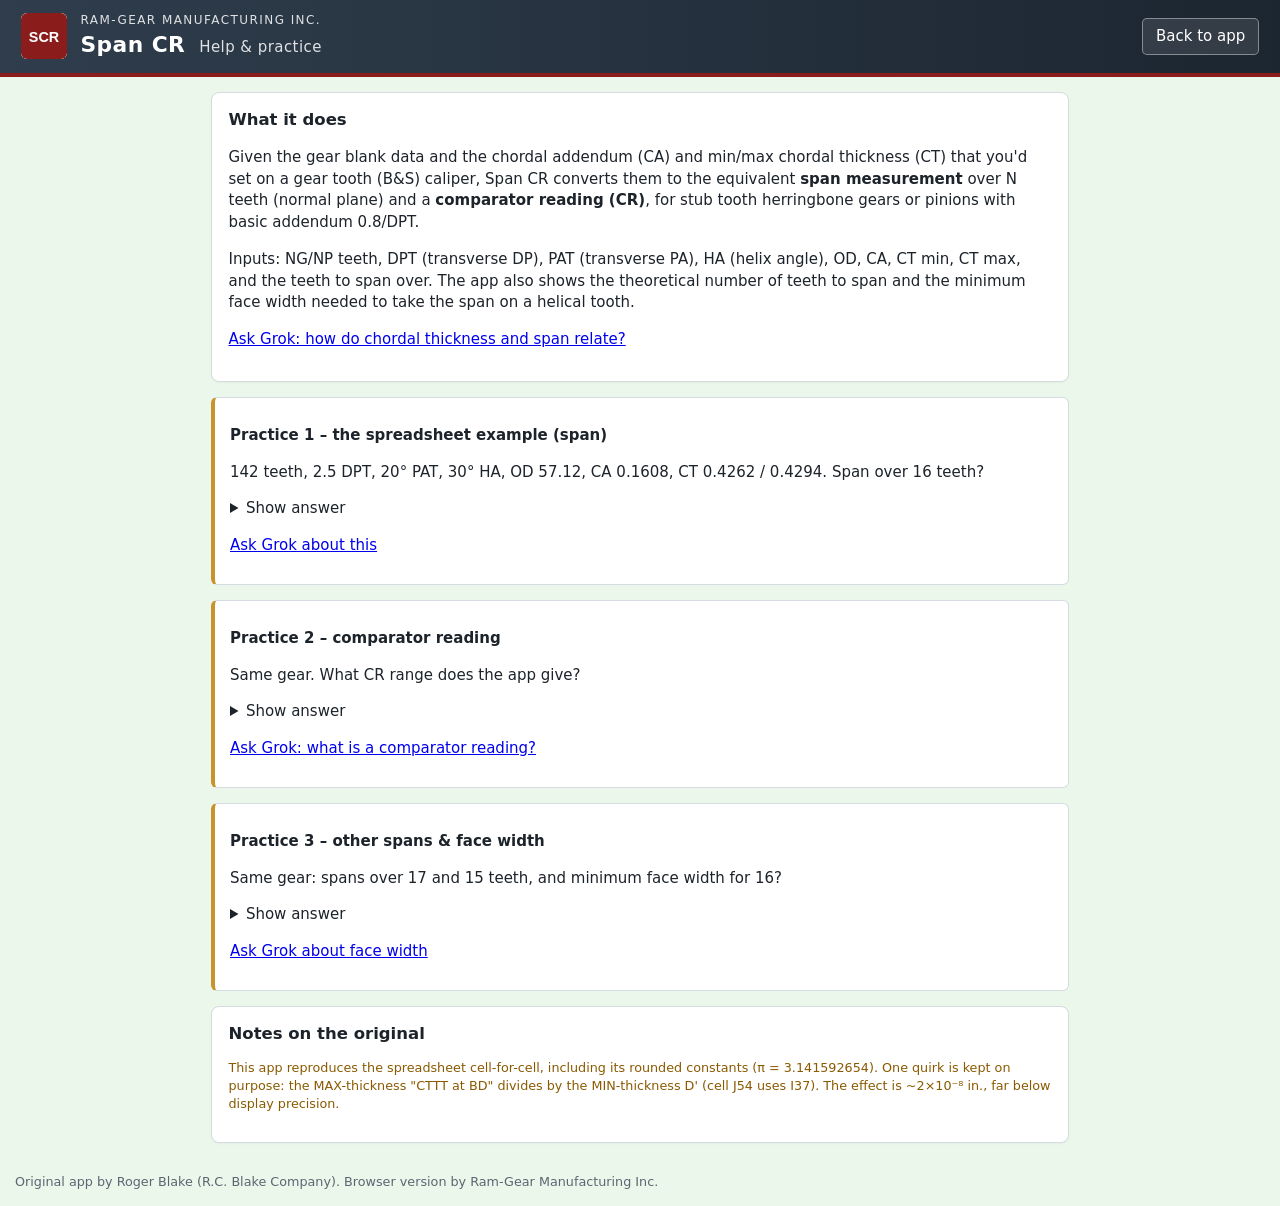
==== help.html @ 275bd124 "Span CR: browser version of B&S to Span & CR spreadsheet" ====
<!DOCTYPE html>
<html lang="en"><head><meta charset="utf-8"><meta name="viewport" content="width=device-width, initial-scale=1">
<title>Span CR – Help &amp; Practice | Ram-Gear Manufacturing</title>
<link rel="icon" type="image/svg+xml" href="img/icon.svg"><link rel="stylesheet" href="css/style.css"></head>
<body>
<header class="site-header"><div class="brand"><img class="app-icon" src="img/icon.svg" width="46" height="46" alt="Span CR icon">
<div><div class="company">Ram-Gear Manufacturing Inc.</div><h1>Span CR <span class="sub">Help &amp; practice</span></h1></div></div>
<nav class="header-actions"><a class="btn" href="index.html">Back to app</a></nav></header>
<main class="help-main">
<section class="card"><h2>What it does</h2>
<p>Given the gear blank data and the chordal addendum (CA) and min/max chordal thickness (CT) that you'd set on a gear tooth (B&amp;S) caliper, Span CR converts them to the equivalent <b>span measurement</b> over N teeth (normal plane) and a <b>comparator reading (CR)</b>, for stub tooth herringbone gears or pinions with basic addendum 0.8/DPT.</p>
<p>Inputs: NG/NP teeth, DPT (transverse DP), PAT (transverse PA), HA (helix angle), OD, CA, CT min, CT max, and the teeth to span over. The app also shows the theoretical number of teeth to span and the minimum face width needed to take the span on a helical tooth.</p>
<p><a href="https://grok.com/?q=Explain%20how%20chordal%20addendum%20and%20chordal%20tooth%20thickness%20relate%20to%20span%20measurement%20(base%20tangent%20length)%20over%20N%20teeth%20for%20a%20helical%20or%20herringbone%20gear." target="_blank" rel="noopener">Ask Grok: how do chordal thickness and span relate?</a></p></section>

<div class="practice"><h3>Practice 1 – the spreadsheet example (span)</h3>
<p>142 teeth, 2.5 DPT, 20° PAT, 30° HA, OD 57.12, CA 0.1608, CT 0.4262 / 0.4294. Span over 16 teeth?</p>
<details><summary>Show answer</summary><p>MAX 16.6779, MIN 16.6748. (BPN = 1.0379379; span = 15 × BPN + CTTN at BD, 1.10878 max / 1.10572 min.) Theoretical teeth to span = 16.38, so 16 is the natural choice.</p></details>
<p><a href="https://grok.com/?q=For%20a%20142-tooth%202.5%20DPT%2020%C2%B0%20PA%2030%C2%B0%20helix%20herringbone%20gear%2C%20why%20is%20the%20span%20over%2016%20teeth%2015%20normal%20base%20pitches%20plus%20the%20normal%20base%20tooth%20thickness%3F" target="_blank" rel="noopener">Ask Grok about this</a></p></div>

<div class="practice"><h3>Practice 2 – comparator reading</h3>
<p>Same gear. What CR range does the app give?</p>
<details><summary>Show answer</summary><p>CR MAX 0.0271, MIN 0.0220.</p></details>
<p><a href="https://grok.com/?q=What%20is%20a%20comparator%20reading%20(CR)%20when%20checking%20gear%20tooth%20thickness%20and%20how%20is%20it%20used%20in%20a%20gear%20shop%3F" target="_blank" rel="noopener">Ask Grok: what is a comparator reading?</a></p></div>

<div class="practice"><h3>Practice 3 – other spans &amp; face width</h3>
<p>Same gear: spans over 17 and 15 teeth, and minimum face width for 16?</p>
<details><summary>Show answer</summary><p>17 teeth: 17.7158 / 17.7127. 15 teeth: 15.6399 / 15.6369. Min face width for 16 teeth: 7.953 (span × sin base helix angle 28.48°).</p></details>
<p><a href="https://grok.com/?q=Why%20does%20measuring%20span%20over%20teeth%20on%20a%20helical%20gear%20require%20a%20minimum%20face%20width%20equal%20to%20span%20times%20sine%20of%20base%20helix%20angle%3F" target="_blank" rel="noopener">Ask Grok about face width</a></p></div>

<section class="card"><h2>Notes on the original</h2>
<p class="flag">This app reproduces the spreadsheet cell-for-cell, including its rounded constants (π = 3.141592654). One quirk is kept on purpose: the MAX-thickness "CTTT at BD" divides by the MIN-thickness D' (cell J54 uses I37). The effect is ~2×10⁻⁸ in., far below display precision.</p></section>
</main>
<footer class="site-footer">Original app by Roger Blake (R.C. Blake Company). Browser version by Ram-Gear Manufacturing Inc.</footer>
</body></html>
---- css/style.css ----
:root{
  --ink:#1d232a; --muted:#5b6672; --line:#d5dbe1; --bg:#EAF7EA; --card:#fff;
  --brand:#8a1c1c; --brand-dark:#5e1010; --steel:#2f3d4c; --accent:#c8932c;
  --ok:#256b3a; --warn:#8a5a00; --err:#a11d1d;
  --mono: "SFMono-Regular", Consolas, "Liberation Mono", Menlo, monospace;
}
*{box-sizing:border-box}
html,body{margin:0;background:var(--bg);color:var(--ink);font:15px/1.45 system-ui,-apple-system,"Segoe UI",Roboto,Arial,sans-serif}
.site-header{display:flex;justify-content:space-between;align-items:center;gap:1rem;flex-wrap:wrap;
  padding:.8rem 1.4rem;background:linear-gradient(90deg,var(--steel),#1c2631);color:#fff;border-bottom:4px solid var(--brand)}
.brand{display:flex;align-items:center;gap:.9rem}
.logo{width:46px;height:46px;border-radius:6px;background:var(--brand);color:#fff;display:grid;place-items:center;
  font-weight:800;letter-spacing:.5px;font-size:1.1rem;border:2px solid var(--accent)}
.company{font-size:.8rem;text-transform:uppercase;letter-spacing:.12em;opacity:.85}
h1{margin:0;font-size:1.45rem;letter-spacing:.02em}
h1 .sub{font-weight:400;font-size:1rem;opacity:.85;margin-left:.4rem}
h2{font-size:1.1rem;margin:0}
h3{font-size:1rem}
.layout{display:grid;grid-template-columns:minmax(330px,440px) 1fr;gap:1.1rem;padding:1.1rem 1.4rem;max-width:1400px;margin:0 auto}
#tools,#docs{grid-column:1 / -1}
.card{background:var(--card);border:1px solid var(--line);border-radius:8px;padding:1rem 1.1rem;box-shadow:0 1px 2px rgba(0,0,0,.04)}
.card-head{display:flex;justify-content:space-between;align-items:center;border-bottom:2px solid var(--brand);padding-bottom:.45rem;margin-bottom:.8rem}
.units{font-size:.85rem;color:var(--muted)}
.units select{margin-left:.3rem}
.field{margin-bottom:.65rem}
.field label{display:block;font-weight:600;font-size:.9rem;margin-bottom:.2rem}
.field label small{font-weight:400;color:var(--muted)}
.inp{display:flex;align-items:center;gap:.4rem}
input,select,textarea{font:inherit;padding:.38rem .5rem;border:1px solid #aab4be;border-radius:5px;background:#fff;color:var(--ink)}
.inp input{flex:1;font-family:var(--mono);font-size:1rem}
input:focus,select:focus,textarea:focus{outline:2px solid var(--accent);outline-offset:0;border-color:var(--accent)}
.field.has-error input{border-color:var(--err);background:#fff6f6}
.u{min-width:2.4rem;color:var(--muted);font-size:.85rem}
.hint{font-size:.8rem;color:var(--muted);margin-top:.15rem;font-family:var(--mono)}
.err{font-size:.82rem;color:var(--err);margin-top:.15rem}
.err:empty{display:none}
.btn{font:inherit;cursor:pointer;border:1px solid #aab4be;border-radius:5px;padding:.42rem .85rem;background:#f7f8fa;color:var(--ink)}
.btn:hover{background:#eceff2}
.site-header .btn{background:rgba(255,255,255,.1);color:#fff;border-color:rgba(255,255,255,.4)}
.site-header .btn:hover{background:rgba(255,255,255,.2)}
.btn-primary{background:var(--brand);color:#fff;border-color:var(--brand-dark);font-weight:600}
.btn-primary:hover{background:var(--brand-dark)}
.btn-ghost{background:transparent}
.btn-small{padding:.2rem .55rem;font-size:.82rem}
.actions{display:flex;gap:.5rem;flex-wrap:wrap;margin-top:.8rem}
.job{margin-top:.6rem;border:1px dashed var(--line);border-radius:6px;padding:.4rem .6rem}
.job summary{cursor:pointer;font-size:.9rem;color:var(--muted)}
.job label{display:block;font-size:.85rem;margin-top:.35rem}
.job input,.job textarea{width:100%;margin-top:.15rem}
.grid2{display:grid;grid-template-columns:1fr 1fr;gap:0 .6rem}
.notes{margin-top:1rem;background:#fbf7ee;border:1px solid #ead9b5;border-radius:6px;padding:.55rem .8rem;font-size:.88rem}
.notes h3{margin:.1rem 0 .3rem;color:var(--brand);font-size:.9rem;text-transform:uppercase;letter-spacing:.06em}
.notes p{margin:.25rem 0}
.notes code{font-family:var(--mono);font-size:.85em}
table.results{width:100%;border-collapse:collapse}
.results th,.results td{border-bottom:1px solid var(--line);padding:.45rem .55rem;text-align:left;vertical-align:top}
.results thead th{background:#f3f5f7;font-size:.8rem;text-transform:uppercase;letter-spacing:.06em;color:var(--muted)}
.results td.num,.results th.num{text-align:right;font-family:var(--mono);white-space:nowrap}
.results td.idx{width:2.2rem;color:var(--muted)}
.results tr.key td{background:#fff7e6;font-weight:700}
.results tr.key td.num{font-size:1.15rem;color:var(--brand-dark)}
.results.small td{font-size:.88rem;padding:.3rem .55rem}
.results .unit{color:var(--muted);font-size:.8em;margin-left:.25rem}
.results .dm{color:var(--muted);margin-left:.5rem}
.empty{color:var(--muted);text-align:center;padding:2rem!important}
.sec{margin:1.2rem 0 .4rem}
.tag{display:inline-block;font-size:.68rem;font-weight:600;text-transform:uppercase;letter-spacing:.05em;padding:.05rem .4rem;border-radius:3px;vertical-align:middle}
.tag-new{background:#e7eef7;color:#2c4f7c;border:1px solid #c4d4e8}
.stamp{font-size:.8rem;color:var(--muted)}
.method{font-size:.8rem;color:var(--muted);margin-top:1rem;border-top:1px solid var(--line);padding-top:.6rem}
.msg{border-radius:5px;padding:.45rem .7rem;margin-bottom:.6rem;font-size:.88rem}
.msg.warn{background:#fff6e0;border:1px solid #f0d48a;color:var(--warn)}
.msg.error{background:#fdecec;border:1px solid #f0b4b4;color:var(--err)}
.muted{color:var(--muted);font-size:.88rem}
.helpers{display:grid;grid-template-columns:repeat(auto-fill,minmax(250px,1fr));gap:.8rem}
.helper{border:1px solid var(--line);border-radius:6px;padding:.6rem .7rem;display:flex;flex-direction:column;gap:.35rem}
.helper h4{margin:0;font-size:.9rem}
.helper label{font-size:.85rem;display:flex;justify-content:space-between;align-items:center;gap:.5rem}
.helper input{width:9rem;font-family:var(--mono)}
.helper output{font-family:var(--mono);font-weight:700;min-height:1.2em}
.helper .btn{align-self:flex-start}
.docs code{font-family:var(--mono);font-size:.88em;background:#f3f5f7;padding:.05rem .25rem;border-radius:3px}
.formulas li{margin:.25rem 0}
.site-footer{display:flex;justify-content:space-between;flex-wrap:wrap;gap:.5rem;padding:.8rem 1.4rem 1.4rem;color:var(--muted);font-size:.8rem;max-width:1400px;margin:0 auto}
.print-only{display:none}
.toast{position:fixed;bottom:1rem;left:50%;transform:translateX(-50%);background:var(--steel);color:#fff;padding:.5rem 1rem;border-radius:5px;font-size:.9rem;z-index:10}
@media (max-width:860px){.layout{grid-template-columns:1fr}}

@media print{
  @page{size:letter;margin:.5in}
  html,body{background:#fff;font-size:11pt}
  .no-print,.site-header,.site-footer,#messages .warn-print-hide{display:none!important}
  .print-only{display:block}
  .layout{display:block;padding:0}
  .card{border:none;box-shadow:none;padding:0}
  .print-brand{display:flex;gap:.8rem;align-items:center;border-bottom:3px solid #000;padding-bottom:.4rem;margin-bottom:.5rem}
  .print-brand .logo{width:38px;height:38px;background:#fff;color:#000;border:2px solid #000}
  .ptitle{font-weight:700;font-size:13pt}
  .jobtable{width:100%;border-collapse:collapse;margin:.3rem 0 .6rem;font-size:10pt}
  .jobtable td{padding:.15rem .3rem;border:1px solid #999}
  .jobtable td.k{font-weight:600;width:16%;background:#f2f2f2}
  .results th,.results td{border-bottom:1px solid #999;padding:.2rem .45rem}
  .results.small td{padding:.12rem .45rem;font-size:9pt}
  .sec{margin:.6rem 0 .2rem}
  .method{margin-top:.5rem;font-size:8pt}
  .results tr.key td{background:#eee}
  .card-head{border-bottom:1px solid #000}
  .tag-new{border:1px solid #999;background:#fff;color:#333}
  .sig{margin-top:1rem}
  .card-head{margin-bottom:.3rem}
  .print-brand{margin-bottom:.3rem}
  .msg{border:1px solid #999;background:#fff;color:#000}
}
.attrib{font-size:.88rem;color:var(--muted);border-left:3px solid var(--accent);padding:.3rem .7rem;background:#fbf7ee}

a.btn{text-decoration:none;display:inline-block}
.app-icon{width:46px;height:46px;border-radius:10px;display:block;flex:none}
/* Span CR additions */
.app-icon{border-radius:6px;background:#fff}
.big{font-family:var(--mono);font-size:1.15rem;font-weight:700}
table.results{width:100%;border-collapse:collapse}
table.results th,table.results td{padding:.3rem .5rem;border-bottom:1px solid var(--line);text-align:left}
table.results td.num,table.results th.num{text-align:right;font-family:var(--mono)}
.site-footer{text-align:center;color:var(--muted);font-size:.85rem;padding:1rem}
.practice{background:#fff;border:1px solid var(--line);border-left:4px solid var(--accent);border-radius:6px;padding:.8rem 1rem;margin:1rem 0}
.practice details{margin-top:.4rem}
.flag{color:var(--warn);font-size:.85rem}
.help-main{max-width:900px;margin:0 auto;padding:1rem 1.4rem}
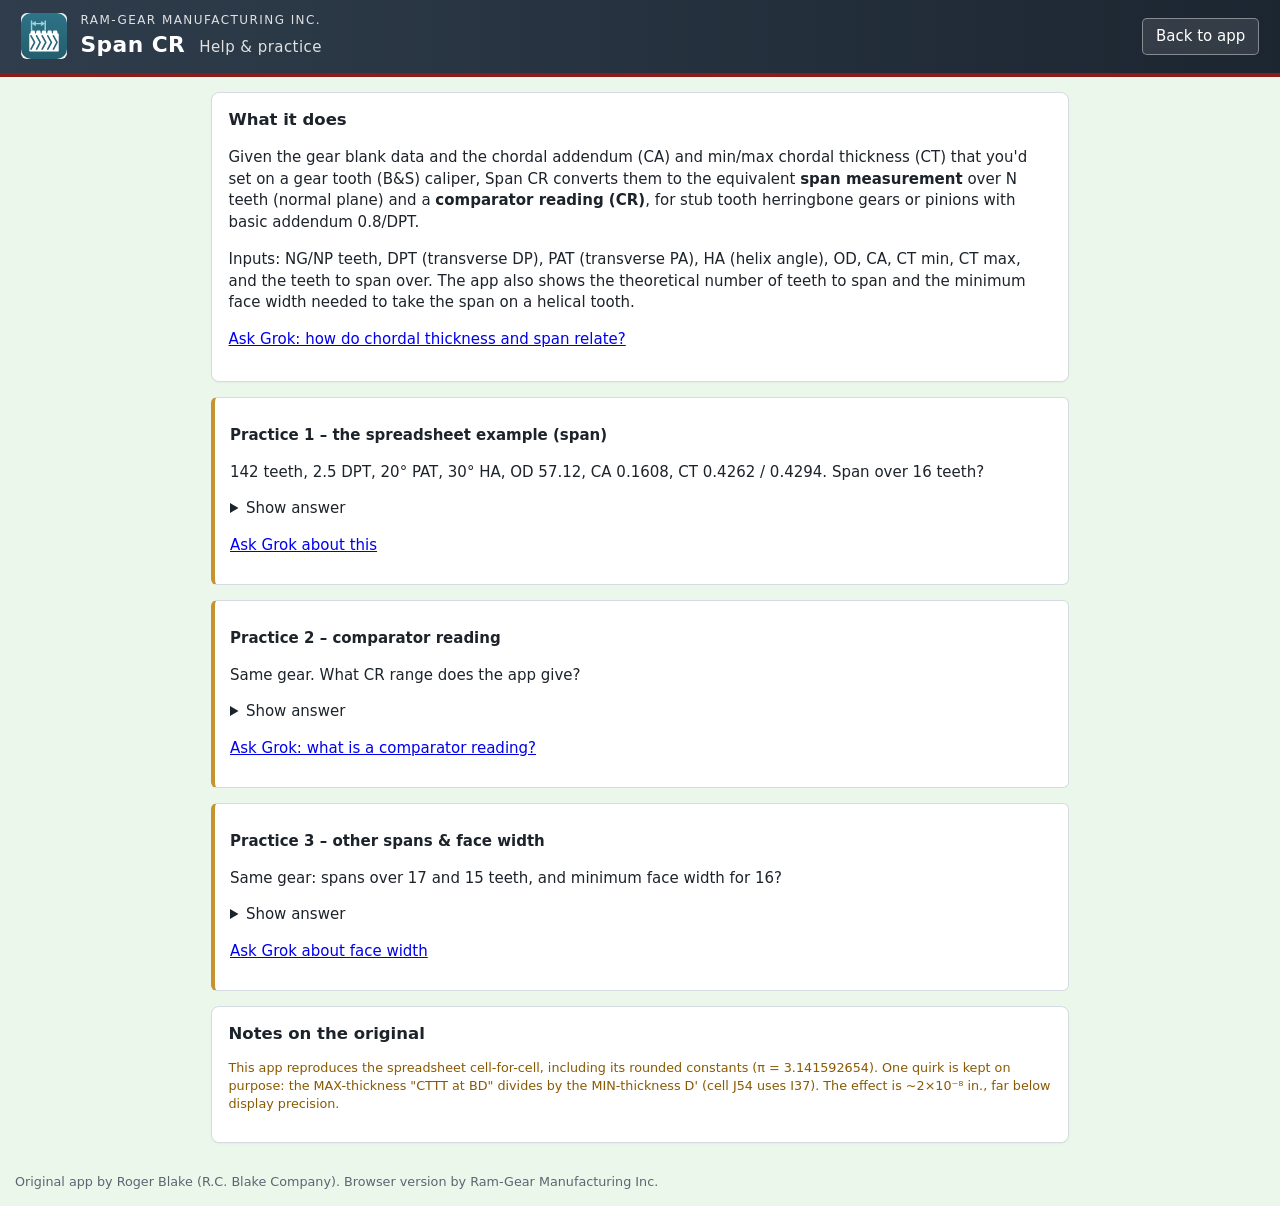
==== commit 324ea58c: "Use app icon" ====
--- a/help.html
+++ b/help.html
@@ -1,9 +1,9 @@
 <!DOCTYPE html>
 <html lang="en"><head><meta charset="utf-8"><meta name="viewport" content="width=device-width, initial-scale=1">
 <title>Span CR – Help &amp; Practice | Ram-Gear Manufacturing</title>
-<link rel="icon" type="image/svg+xml" href="img/icon.svg"><link rel="stylesheet" href="css/style.css"></head>
+<link rel="icon" type="image/svg+xml" href="icon.svg"><link rel="apple-touch-icon" href="apple-touch-icon.png"><link rel="stylesheet" href="css/style.css"></head>
 <body>
-<header class="site-header"><div class="brand"><img class="app-icon" src="img/icon.svg" width="46" height="46" alt="Span CR icon">
+<header class="site-header"><div class="brand"><img class="app-icon" src="icon.svg" width="46" height="46" alt="Span CR icon">
 <div><div class="company">Ram-Gear Manufacturing Inc.</div><h1>Span CR <span class="sub">Help &amp; practice</span></h1></div></div>
 <nav class="header-actions"><a class="btn" href="index.html">Back to app</a></nav></header>
 <main class="help-main">
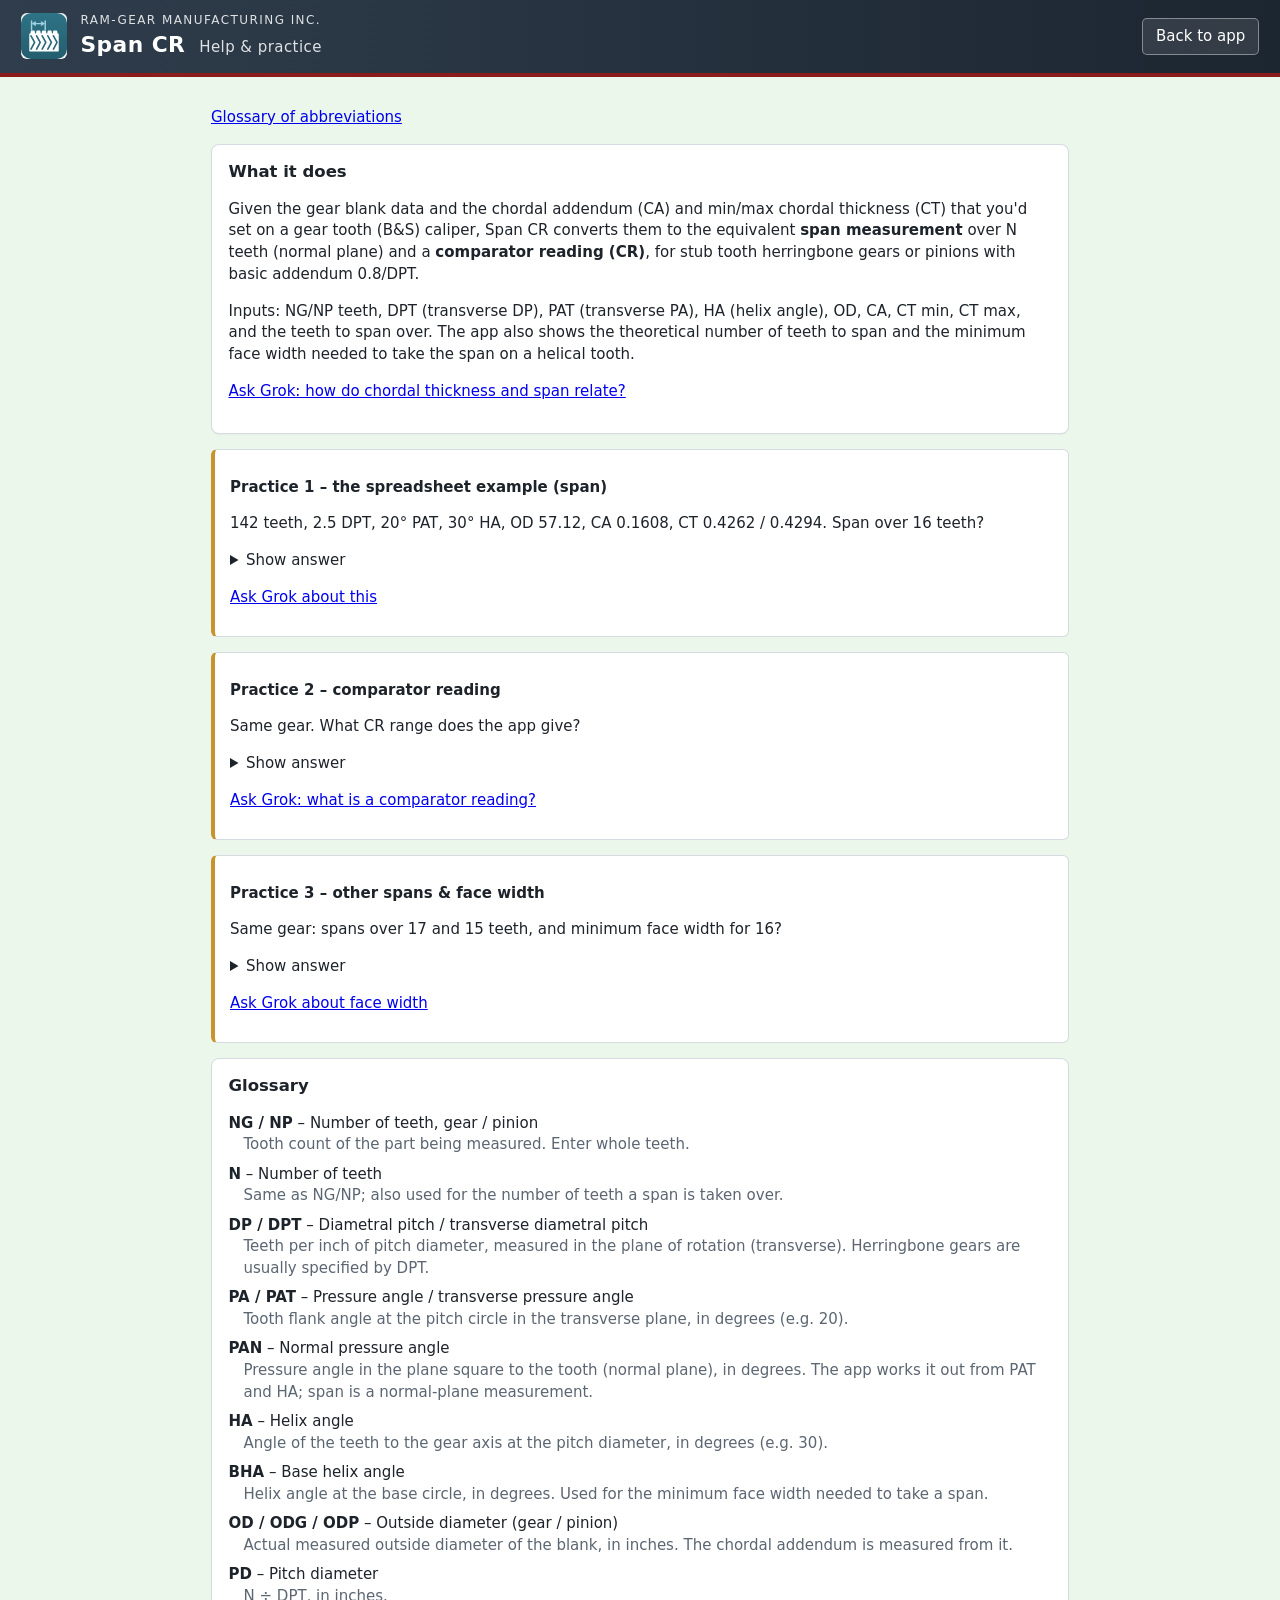
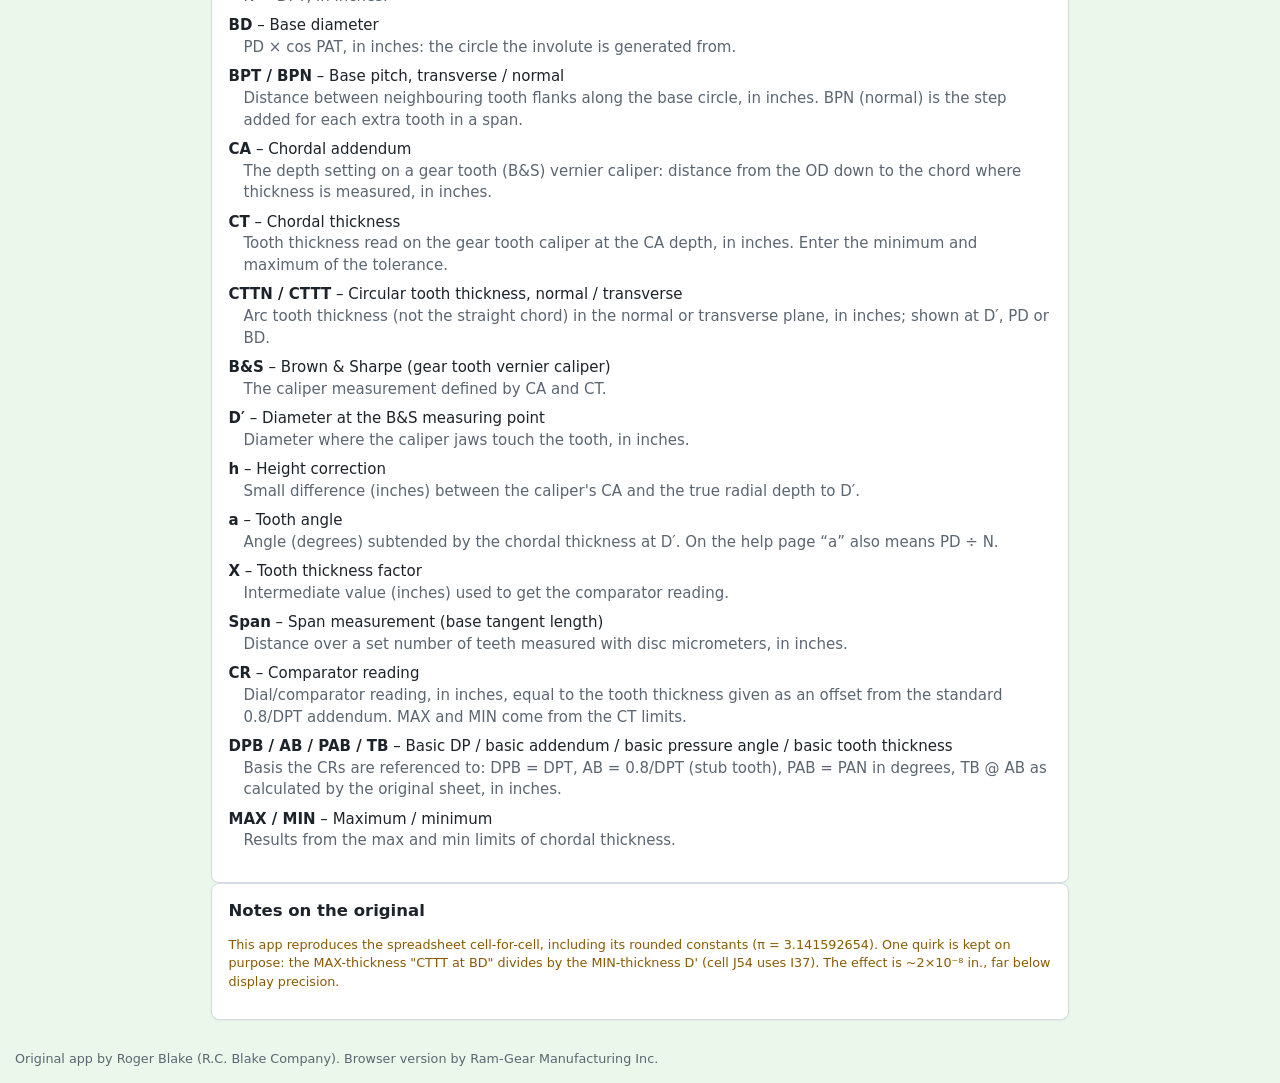
==== commit d80da984: "Help: add glossary" ====
--- a/help.html
+++ b/help.html
@@ -7,6 +7,7 @@
 <div><div class="company">Ram-Gear Manufacturing Inc.</div><h1>Span CR <span class="sub">Help &amp; practice</span></h1></div></div>
 <nav class="header-actions"><a class="btn" href="index.html">Back to app</a></nav></header>
 <main class="help-main">
+<p><a href="#glossary">Glossary of abbreviations</a></p>
 <section class="card"><h2>What it does</h2>
 <p>Given the gear blank data and the chordal addendum (CA) and min/max chordal thickness (CT) that you'd set on a gear tooth (B&amp;S) caliper, Span CR converts them to the equivalent <b>span measurement</b> over N teeth (normal plane) and a <b>comparator reading (CR)</b>, for stub tooth herringbone gears or pinions with basic addendum 0.8/DPT.</p>
 <p>Inputs: NG/NP teeth, DPT (transverse DP), PAT (transverse PA), HA (helix angle), OD, CA, CT min, CT max, and the teeth to span over. The app also shows the theoretical number of teeth to span and the minimum face width needed to take the span on a helical tooth.</p>
@@ -27,6 +28,7 @@
 <details><summary>Show answer</summary><p>17 teeth: 17.7158 / 17.7127. 15 teeth: 15.6399 / 15.6369. Min face width for 16 teeth: 7.953 (span × sin base helix angle 28.48°).</p></details>
 <p><a href="https://grok.com/?q=Why%20does%20measuring%20span%20over%20teeth%20on%20a%20helical%20gear%20require%20a%20minimum%20face%20width%20equal%20to%20span%20times%20sine%20of%20base%20helix%20angle%3F" target="_blank" rel="noopener">Ask Grok about face width</a></p></div>
 
+<section class="card" id="glossary"><h2>Glossary</h2><dl class="glossary"><dt><b>NG / NP</b> – Number of teeth, gear / pinion</dt><dd>Tooth count of the part being measured. Enter whole teeth.</dd><dt><b>N</b> – Number of teeth</dt><dd>Same as NG/NP; also used for the number of teeth a span is taken over.</dd><dt><b>DP / DPT</b> – Diametral pitch / transverse diametral pitch</dt><dd>Teeth per inch of pitch diameter, measured in the plane of rotation (transverse). Herringbone gears are usually specified by DPT.</dd><dt><b>PA / PAT</b> – Pressure angle / transverse pressure angle</dt><dd>Tooth flank angle at the pitch circle in the transverse plane, in degrees (e.g. 20).</dd><dt><b>PAN</b> – Normal pressure angle</dt><dd>Pressure angle in the plane square to the tooth (normal plane), in degrees. The app works it out from PAT and HA; span is a normal-plane measurement.</dd><dt><b>HA</b> – Helix angle</dt><dd>Angle of the teeth to the gear axis at the pitch diameter, in degrees (e.g. 30).</dd><dt><b>BHA</b> – Base helix angle</dt><dd>Helix angle at the base circle, in degrees. Used for the minimum face width needed to take a span.</dd><dt><b>OD / ODG / ODP</b> – Outside diameter (gear / pinion)</dt><dd>Actual measured outside diameter of the blank, in inches. The chordal addendum is measured from it.</dd><dt><b>PD</b> – Pitch diameter</dt><dd>N ÷ DPT, in inches.</dd><dt><b>BD</b> – Base diameter</dt><dd>PD × cos PAT, in inches: the circle the involute is generated from.</dd><dt><b>BPT / BPN</b> – Base pitch, transverse / normal</dt><dd>Distance between neighbouring tooth flanks along the base circle, in inches. BPN (normal) is the step added for each extra tooth in a span.</dd><dt><b>CA</b> – Chordal addendum</dt><dd>The depth setting on a gear tooth (B&amp;S) vernier caliper: distance from the OD down to the chord where thickness is measured, in inches.</dd><dt><b>CT</b> – Chordal thickness</dt><dd>Tooth thickness read on the gear tooth caliper at the CA depth, in inches. Enter the minimum and maximum of the tolerance.</dd><dt><b>CTTN / CTTT</b> – Circular tooth thickness, normal / transverse</dt><dd>Arc tooth thickness (not the straight chord) in the normal or transverse plane, in inches; shown at D′, PD or BD.</dd><dt><b>B&amp;S</b> – Brown &amp; Sharpe (gear tooth vernier caliper)</dt><dd>The caliper measurement defined by CA and CT.</dd><dt><b>D′</b> – Diameter at the B&amp;S measuring point</dt><dd>Diameter where the caliper jaws touch the tooth, in inches.</dd><dt><b>h</b> – Height correction</dt><dd>Small difference (inches) between the caliper's CA and the true radial depth to D′.</dd><dt><b>a</b> – Tooth angle</dt><dd>Angle (degrees) subtended by the chordal thickness at D′. On the help page “a” also means PD ÷ N.</dd><dt><b>X</b> – Tooth thickness factor</dt><dd>Intermediate value (inches) used to get the comparator reading.</dd><dt><b>Span</b> – Span measurement (base tangent length)</dt><dd>Distance over a set number of teeth measured with disc micrometers, in inches.</dd><dt><b>CR</b> – Comparator reading</dt><dd>Dial/comparator reading, in inches, equal to the tooth thickness given as an offset from the standard 0.8/DPT addendum. MAX and MIN come from the CT limits.</dd><dt><b>DPB / AB / PAB / TB</b> – Basic DP / basic addendum / basic pressure angle / basic tooth thickness</dt><dd>Basis the CRs are referenced to: DPB = DPT, AB = 0.8/DPT (stub tooth), PAB = PAN in degrees, TB @ AB as calculated by the original sheet, in inches.</dd><dt><b>MAX / MIN</b> – Maximum / minimum</dt><dd>Results from the max and min limits of chordal thickness.</dd></dl></section>
 <section class="card"><h2>Notes on the original</h2>
 <p class="flag">This app reproduces the spreadsheet cell-for-cell, including its rounded constants (π = 3.141592654). One quirk is kept on purpose: the MAX-thickness "CTTT at BD" divides by the MIN-thickness D' (cell J54 uses I37). The effect is ~2×10⁻⁸ in., far below display precision.</p></section>
 </main>
--- a/css/style.css
+++ b/css/style.css
@@ -126,3 +126,4 @@
 .practice details{margin-top:.4rem}
 .flag{color:var(--warn);font-size:.85rem}
 .help-main{max-width:900px;margin:0 auto;padding:1rem 1.4rem}
+.glossary dt{margin-top:.5rem}.glossary dd{margin:0 0 0 1rem;color:var(--muted)}
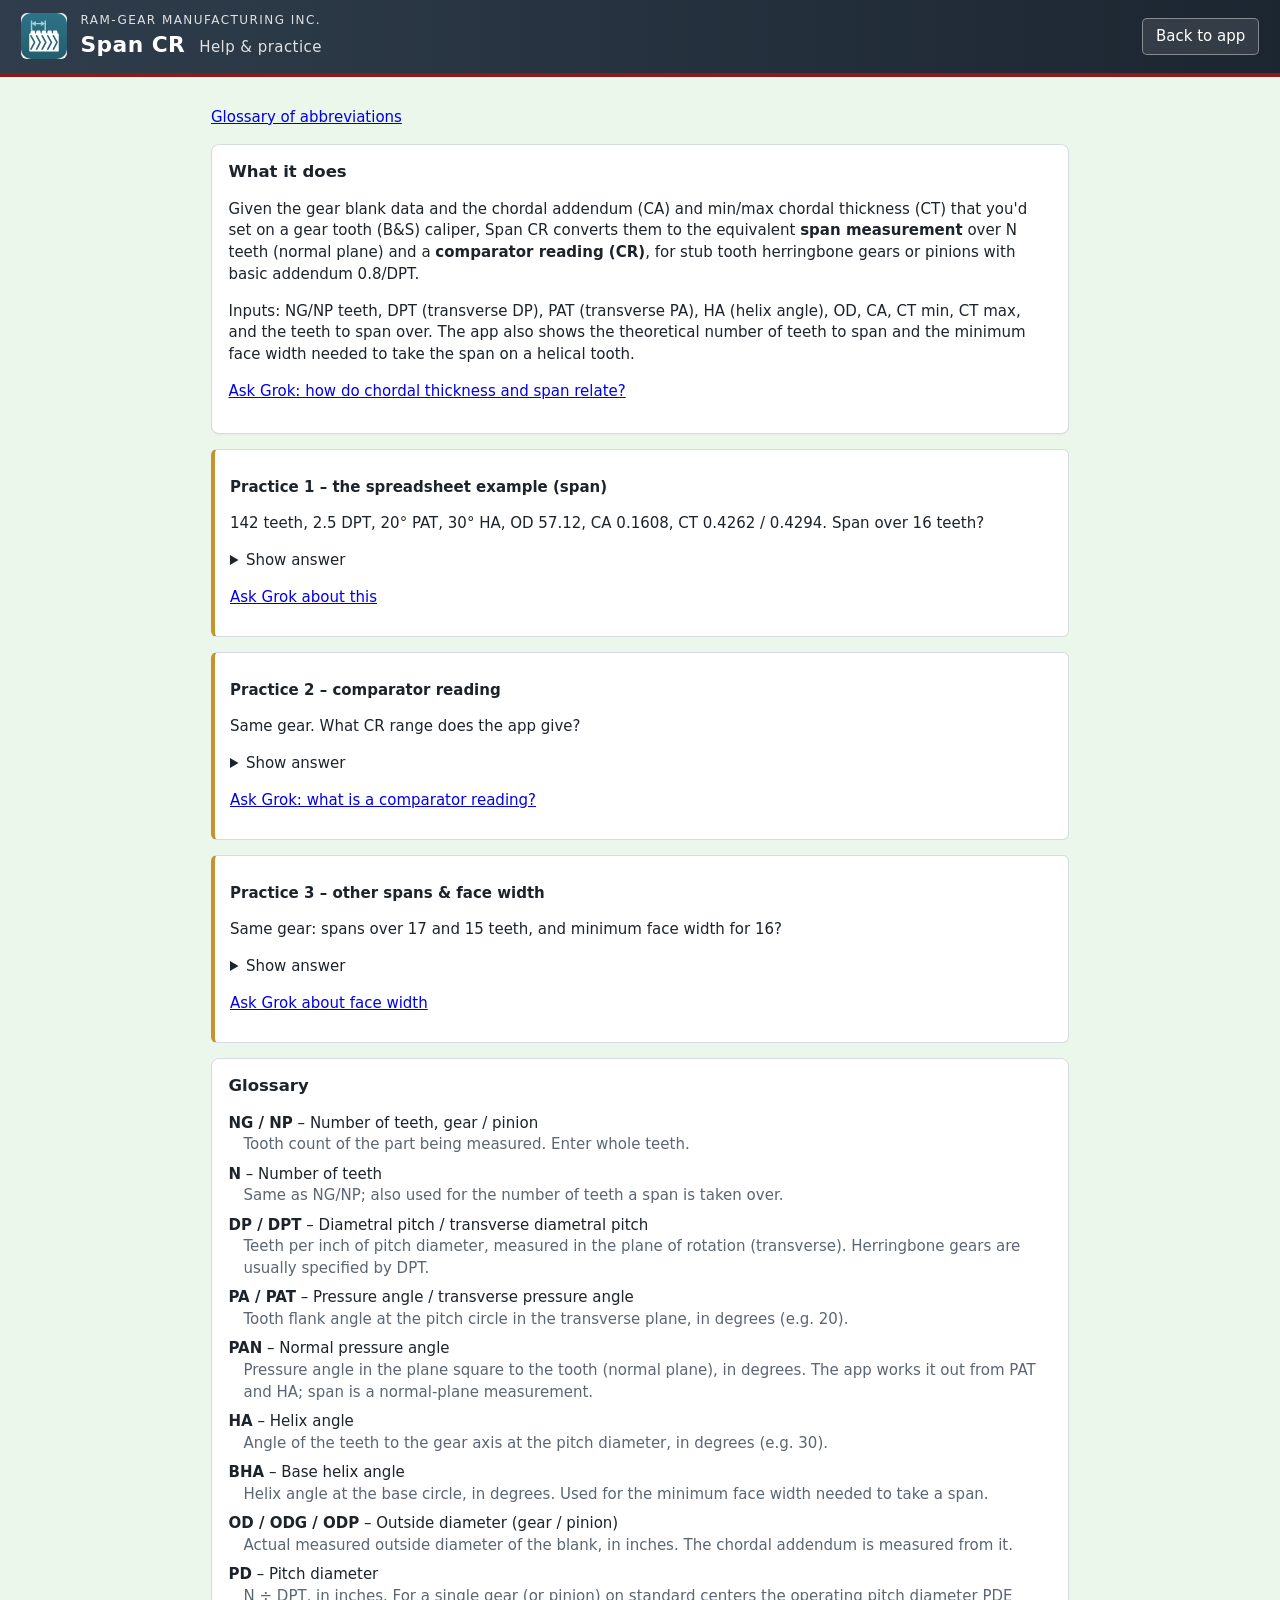
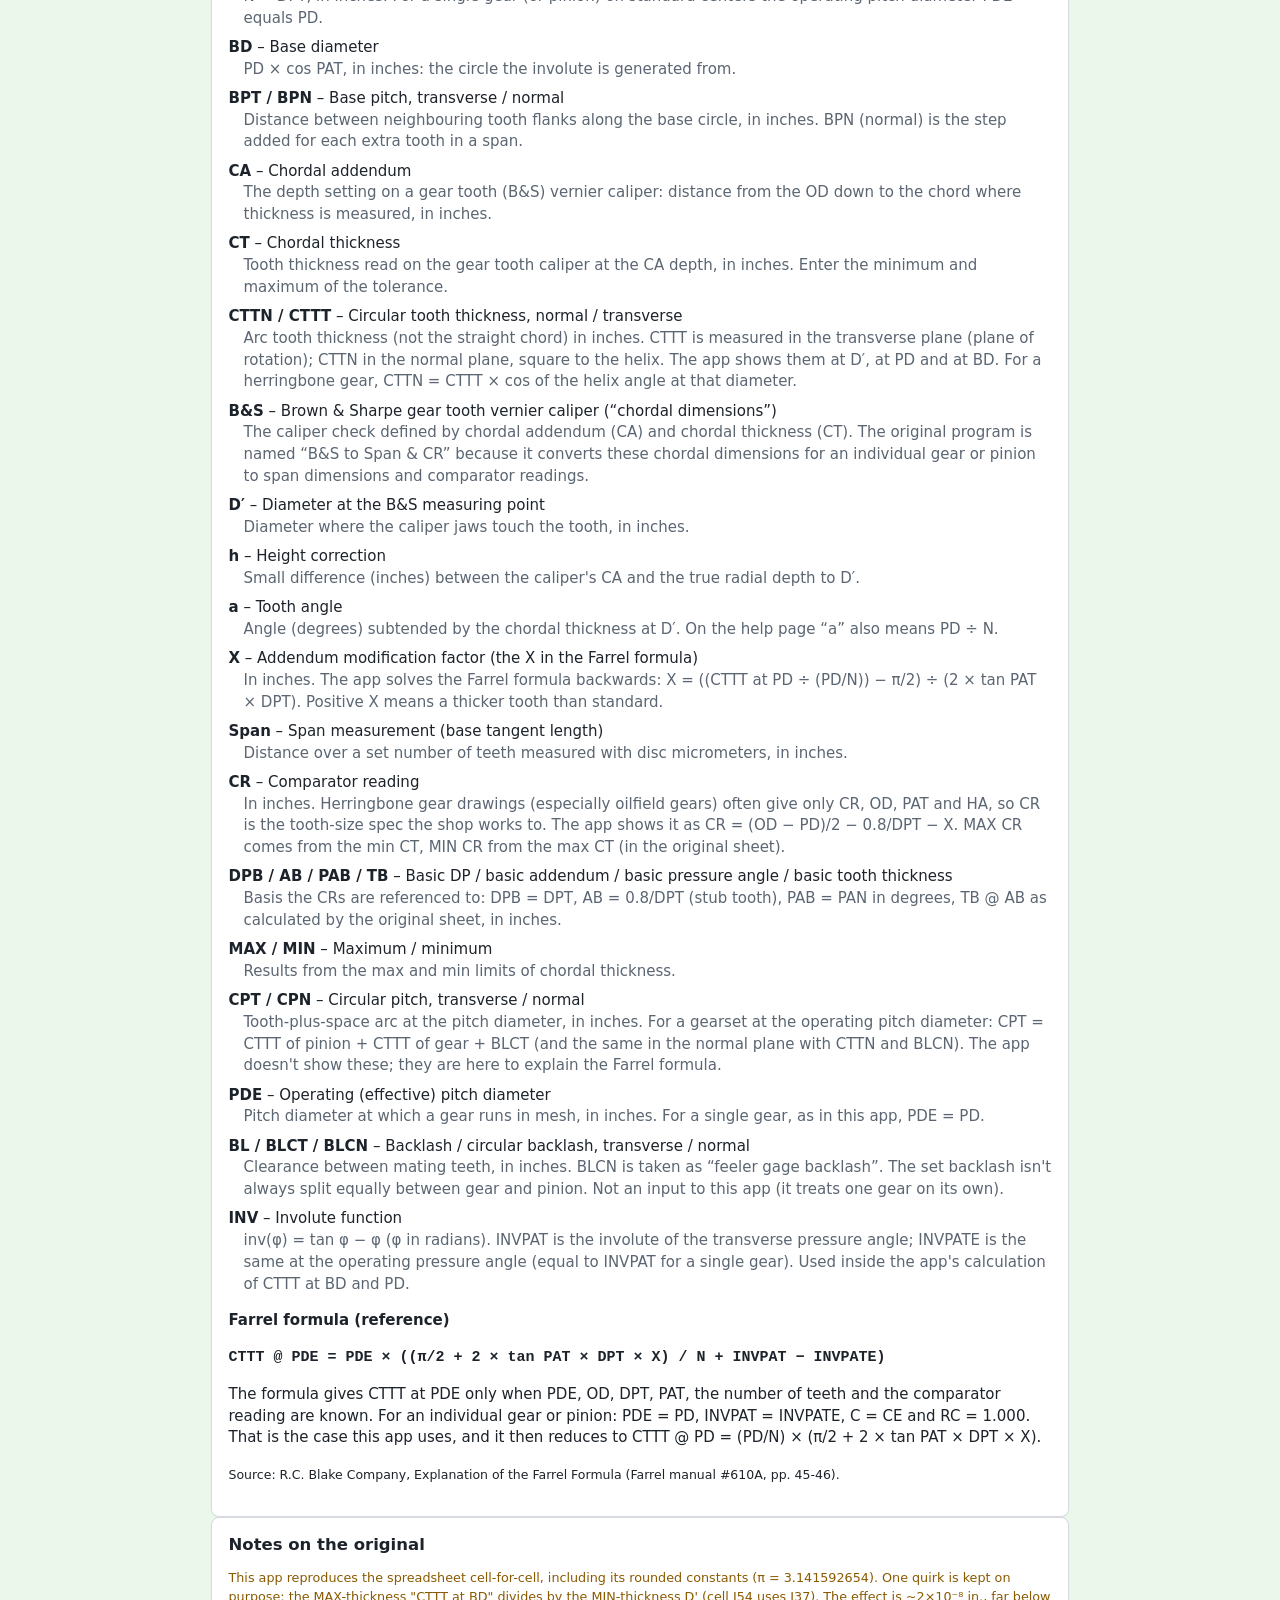
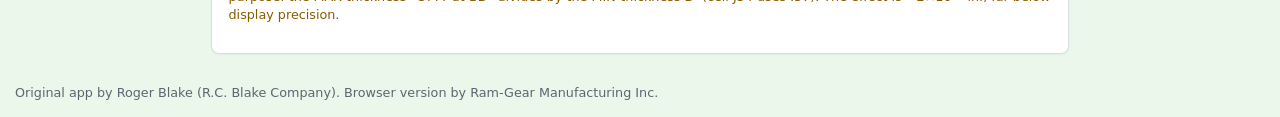
==== commit b0073c8a: "Help: glossary refined from Farrel formula reference" ====
--- a/help.html
+++ b/help.html
@@ -28,7 +28,10 @@
 <details><summary>Show answer</summary><p>17 teeth: 17.7158 / 17.7127. 15 teeth: 15.6399 / 15.6369. Min face width for 16 teeth: 7.953 (span × sin base helix angle 28.48°).</p></details>
 <p><a href="https://grok.com/?q=Why%20does%20measuring%20span%20over%20teeth%20on%20a%20helical%20gear%20require%20a%20minimum%20face%20width%20equal%20to%20span%20times%20sine%20of%20base%20helix%20angle%3F" target="_blank" rel="noopener">Ask Grok about face width</a></p></div>
 
-<section class="card" id="glossary"><h2>Glossary</h2><dl class="glossary"><dt><b>NG / NP</b> – Number of teeth, gear / pinion</dt><dd>Tooth count of the part being measured. Enter whole teeth.</dd><dt><b>N</b> – Number of teeth</dt><dd>Same as NG/NP; also used for the number of teeth a span is taken over.</dd><dt><b>DP / DPT</b> – Diametral pitch / transverse diametral pitch</dt><dd>Teeth per inch of pitch diameter, measured in the plane of rotation (transverse). Herringbone gears are usually specified by DPT.</dd><dt><b>PA / PAT</b> – Pressure angle / transverse pressure angle</dt><dd>Tooth flank angle at the pitch circle in the transverse plane, in degrees (e.g. 20).</dd><dt><b>PAN</b> – Normal pressure angle</dt><dd>Pressure angle in the plane square to the tooth (normal plane), in degrees. The app works it out from PAT and HA; span is a normal-plane measurement.</dd><dt><b>HA</b> – Helix angle</dt><dd>Angle of the teeth to the gear axis at the pitch diameter, in degrees (e.g. 30).</dd><dt><b>BHA</b> – Base helix angle</dt><dd>Helix angle at the base circle, in degrees. Used for the minimum face width needed to take a span.</dd><dt><b>OD / ODG / ODP</b> – Outside diameter (gear / pinion)</dt><dd>Actual measured outside diameter of the blank, in inches. The chordal addendum is measured from it.</dd><dt><b>PD</b> – Pitch diameter</dt><dd>N ÷ DPT, in inches.</dd><dt><b>BD</b> – Base diameter</dt><dd>PD × cos PAT, in inches: the circle the involute is generated from.</dd><dt><b>BPT / BPN</b> – Base pitch, transverse / normal</dt><dd>Distance between neighbouring tooth flanks along the base circle, in inches. BPN (normal) is the step added for each extra tooth in a span.</dd><dt><b>CA</b> – Chordal addendum</dt><dd>The depth setting on a gear tooth (B&amp;S) vernier caliper: distance from the OD down to the chord where thickness is measured, in inches.</dd><dt><b>CT</b> – Chordal thickness</dt><dd>Tooth thickness read on the gear tooth caliper at the CA depth, in inches. Enter the minimum and maximum of the tolerance.</dd><dt><b>CTTN / CTTT</b> – Circular tooth thickness, normal / transverse</dt><dd>Arc tooth thickness (not the straight chord) in the normal or transverse plane, in inches; shown at D′, PD or BD.</dd><dt><b>B&amp;S</b> – Brown &amp; Sharpe (gear tooth vernier caliper)</dt><dd>The caliper measurement defined by CA and CT.</dd><dt><b>D′</b> – Diameter at the B&amp;S measuring point</dt><dd>Diameter where the caliper jaws touch the tooth, in inches.</dd><dt><b>h</b> – Height correction</dt><dd>Small difference (inches) between the caliper's CA and the true radial depth to D′.</dd><dt><b>a</b> – Tooth angle</dt><dd>Angle (degrees) subtended by the chordal thickness at D′. On the help page “a” also means PD ÷ N.</dd><dt><b>X</b> – Tooth thickness factor</dt><dd>Intermediate value (inches) used to get the comparator reading.</dd><dt><b>Span</b> – Span measurement (base tangent length)</dt><dd>Distance over a set number of teeth measured with disc micrometers, in inches.</dd><dt><b>CR</b> – Comparator reading</dt><dd>Dial/comparator reading, in inches, equal to the tooth thickness given as an offset from the standard 0.8/DPT addendum. MAX and MIN come from the CT limits.</dd><dt><b>DPB / AB / PAB / TB</b> – Basic DP / basic addendum / basic pressure angle / basic tooth thickness</dt><dd>Basis the CRs are referenced to: DPB = DPT, AB = 0.8/DPT (stub tooth), PAB = PAN in degrees, TB @ AB as calculated by the original sheet, in inches.</dd><dt><b>MAX / MIN</b> – Maximum / minimum</dt><dd>Results from the max and min limits of chordal thickness.</dd></dl></section>
+<section class="card" id="glossary"><h2>Glossary</h2><dl class="glossary"><dt><b>NG / NP</b> – Number of teeth, gear / pinion</dt><dd>Tooth count of the part being measured. Enter whole teeth.</dd><dt><b>N</b> – Number of teeth</dt><dd>Same as NG/NP; also used for the number of teeth a span is taken over.</dd><dt><b>DP / DPT</b> – Diametral pitch / transverse diametral pitch</dt><dd>Teeth per inch of pitch diameter, measured in the plane of rotation (transverse). Herringbone gears are usually specified by DPT.</dd><dt><b>PA / PAT</b> – Pressure angle / transverse pressure angle</dt><dd>Tooth flank angle at the pitch circle in the transverse plane, in degrees (e.g. 20).</dd><dt><b>PAN</b> – Normal pressure angle</dt><dd>Pressure angle in the plane square to the tooth (normal plane), in degrees. The app works it out from PAT and HA; span is a normal-plane measurement.</dd><dt><b>HA</b> – Helix angle</dt><dd>Angle of the teeth to the gear axis at the pitch diameter, in degrees (e.g. 30).</dd><dt><b>BHA</b> – Base helix angle</dt><dd>Helix angle at the base circle, in degrees. Used for the minimum face width needed to take a span.</dd><dt><b>OD / ODG / ODP</b> – Outside diameter (gear / pinion)</dt><dd>Actual measured outside diameter of the blank, in inches. The chordal addendum is measured from it.</dd><dt><b>PD</b> – Pitch diameter</dt><dd>N ÷ DPT, in inches. For a single gear (or pinion) on standard centers the operating pitch diameter PDE equals PD.</dd><dt><b>BD</b> – Base diameter</dt><dd>PD × cos PAT, in inches: the circle the involute is generated from.</dd><dt><b>BPT / BPN</b> – Base pitch, transverse / normal</dt><dd>Distance between neighbouring tooth flanks along the base circle, in inches. BPN (normal) is the step added for each extra tooth in a span.</dd><dt><b>CA</b> – Chordal addendum</dt><dd>The depth setting on a gear tooth (B&amp;S) vernier caliper: distance from the OD down to the chord where thickness is measured, in inches.</dd><dt><b>CT</b> – Chordal thickness</dt><dd>Tooth thickness read on the gear tooth caliper at the CA depth, in inches. Enter the minimum and maximum of the tolerance.</dd><dt><b>CTTN / CTTT</b> – Circular tooth thickness, normal / transverse</dt><dd>Arc tooth thickness (not the straight chord) in inches. CTTT is measured in the transverse plane (plane of rotation); CTTN in the normal plane, square to the helix. The app shows them at D′, at PD and at BD. For a herringbone gear, CTTN = CTTT × cos of the helix angle at that diameter.</dd><dt><b>B&amp;S</b> – Brown &amp; Sharpe gear tooth vernier caliper (“chordal dimensions”)</dt><dd>The caliper check defined by chordal addendum (CA) and chordal thickness (CT). The original program is named “B&amp;S to Span &amp; CR” because it converts these chordal dimensions for an individual gear or pinion to span dimensions and comparator readings.</dd><dt><b>D′</b> – Diameter at the B&amp;S measuring point</dt><dd>Diameter where the caliper jaws touch the tooth, in inches.</dd><dt><b>h</b> – Height correction</dt><dd>Small difference (inches) between the caliper's CA and the true radial depth to D′.</dd><dt><b>a</b> – Tooth angle</dt><dd>Angle (degrees) subtended by the chordal thickness at D′. On the help page “a” also means PD ÷ N.</dd><dt><b>X</b> – Addendum modification factor (the X in the Farrel formula)</dt><dd>In inches. The app solves the Farrel formula backwards: X = ((CTTT at PD ÷ (PD/N)) − π/2) ÷ (2 × tan PAT × DPT). Positive X means a thicker tooth than standard.</dd><dt><b>Span</b> – Span measurement (base tangent length)</dt><dd>Distance over a set number of teeth measured with disc micrometers, in inches.</dd><dt><b>CR</b> – Comparator reading</dt><dd>In inches. Herringbone gear drawings (especially oilfield gears) often give only CR, OD, PAT and HA, so CR is the tooth-size spec the shop works to. The app shows it as CR = (OD − PD)/2 − 0.8/DPT − X. MAX CR comes from the min CT, MIN CR from the max CT (in the original sheet).</dd><dt><b>DPB / AB / PAB / TB</b> – Basic DP / basic addendum / basic pressure angle / basic tooth thickness</dt><dd>Basis the CRs are referenced to: DPB = DPT, AB = 0.8/DPT (stub tooth), PAB = PAN in degrees, TB @ AB as calculated by the original sheet, in inches.</dd><dt><b>MAX / MIN</b> – Maximum / minimum</dt><dd>Results from the max and min limits of chordal thickness.</dd><dt><b>CPT / CPN</b> – Circular pitch, transverse / normal</dt><dd>Tooth-plus-space arc at the pitch diameter, in inches. For a gearset at the operating pitch diameter: CPT = CTTT of pinion + CTTT of gear + BLCT (and the same in the normal plane with CTTN and BLCN). The app doesn't show these; they are here to explain the Farrel formula.</dd><dt><b>PDE</b> – Operating (effective) pitch diameter</dt><dd>Pitch diameter at which a gear runs in mesh, in inches. For a single gear, as in this app, PDE = PD.</dd><dt><b>BL / BLCT / BLCN</b> – Backlash / circular backlash, transverse / normal</dt><dd>Clearance between mating teeth, in inches. BLCN is taken as “feeler gage backlash”. The set backlash isn't always split equally between gear and pinion. Not an input to this app (it treats one gear on its own).</dd><dt><b>INV</b> – Involute function</dt><dd>inv(φ) = tan φ − φ (φ in radians). INVPAT is the involute of the transverse pressure angle; INVPATE is the same at the operating pressure angle (equal to INVPAT for a single gear). Used inside the app's calculation of CTTT at BD and PD.</dd></dl><h3>Farrel formula (reference)</h3>
+<p class="big" style="font-size:1rem">CTTT @ PDE = PDE × ((π/2 + 2 × tan PAT × DPT × X) / N + INVPAT − INVPATE)</p>
+<p>The formula gives CTTT at PDE only when PDE, OD, DPT, PAT, the number of teeth and the comparator reading are known. For an individual gear or pinion: PDE = PD, INVPAT = INVPATE, C = CE and RC = 1.000. That is the case this app uses, and it then reduces to CTTT @ PD = (PD/N) × (π/2 + 2 × tan PAT × DPT × X).</p>
+<p><small>Source: R.C. Blake Company, Explanation of the Farrel Formula (Farrel manual #610A, pp. 45-46).</small></p></section>
 <section class="card"><h2>Notes on the original</h2>
 <p class="flag">This app reproduces the spreadsheet cell-for-cell, including its rounded constants (π = 3.141592654). One quirk is kept on purpose: the MAX-thickness "CTTT at BD" divides by the MIN-thickness D' (cell J54 uses I37). The effect is ~2×10⁻⁸ in., far below display precision.</p></section>
 </main>
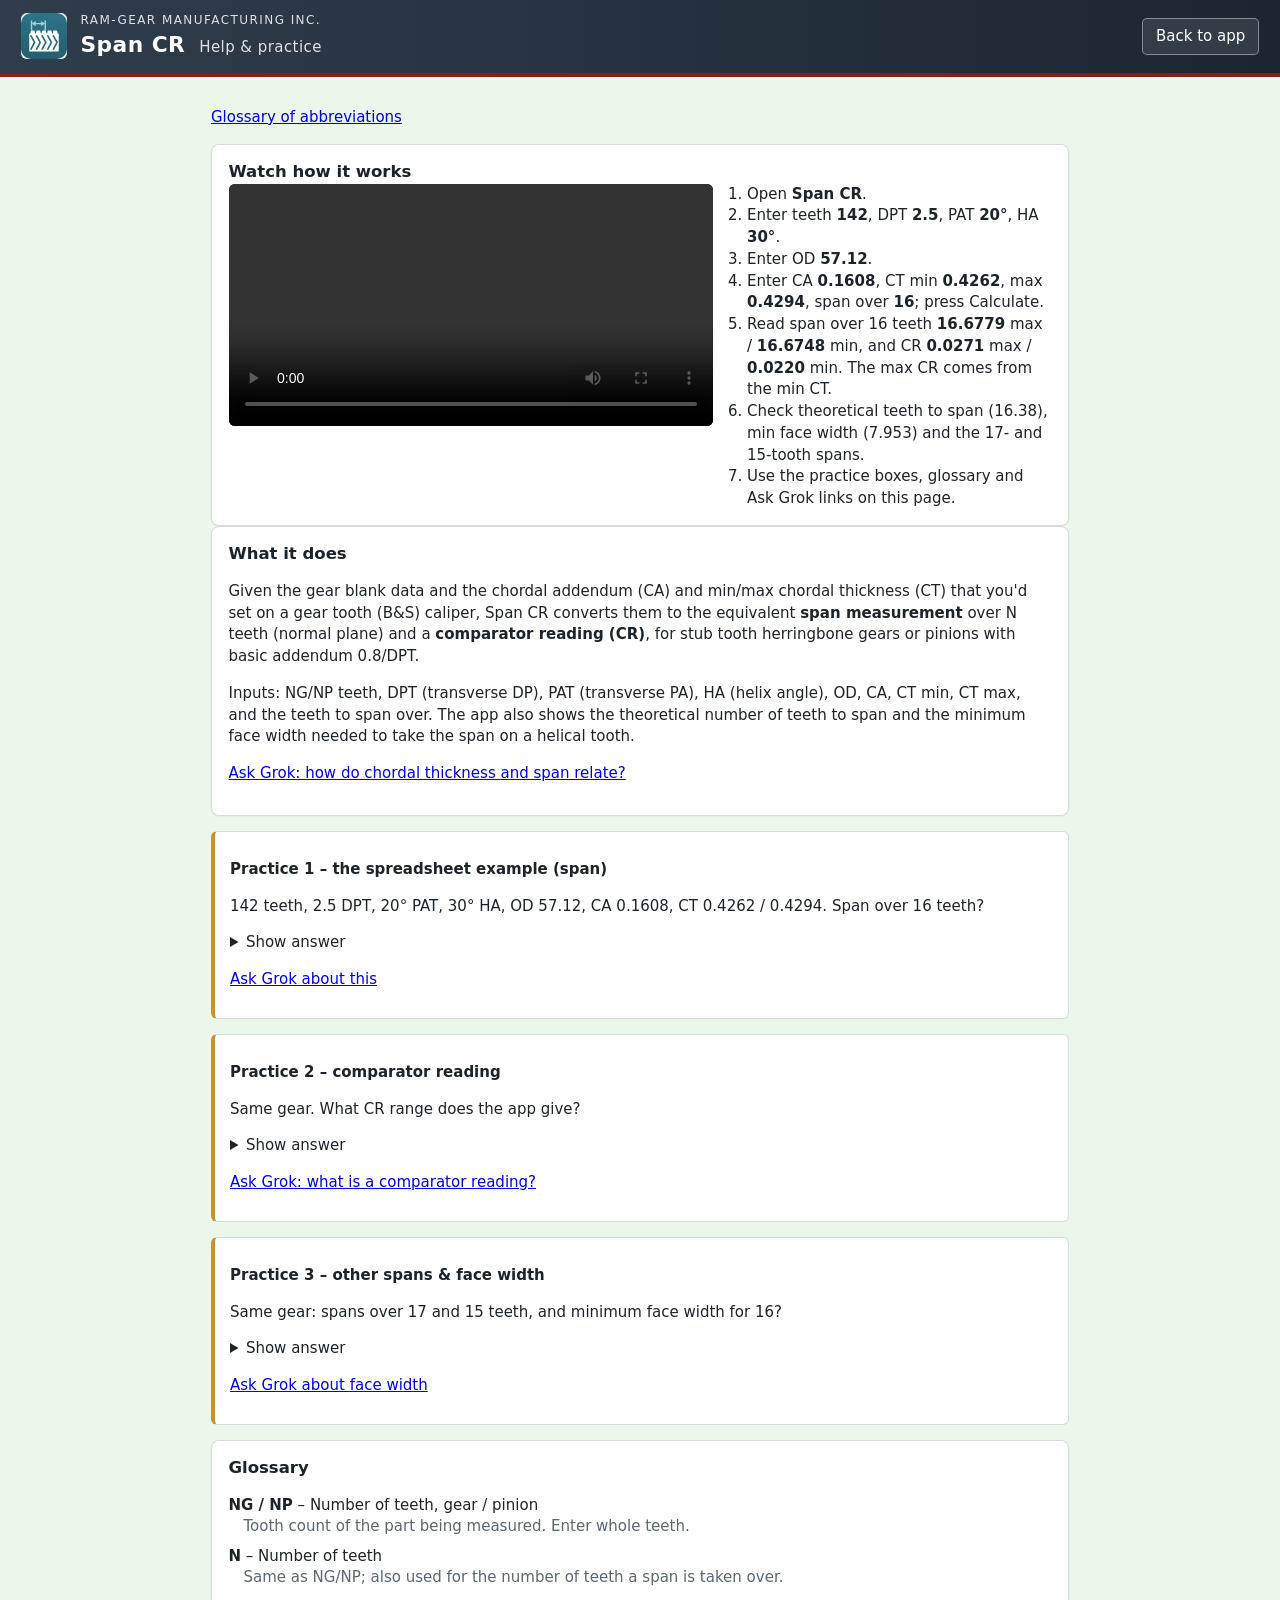
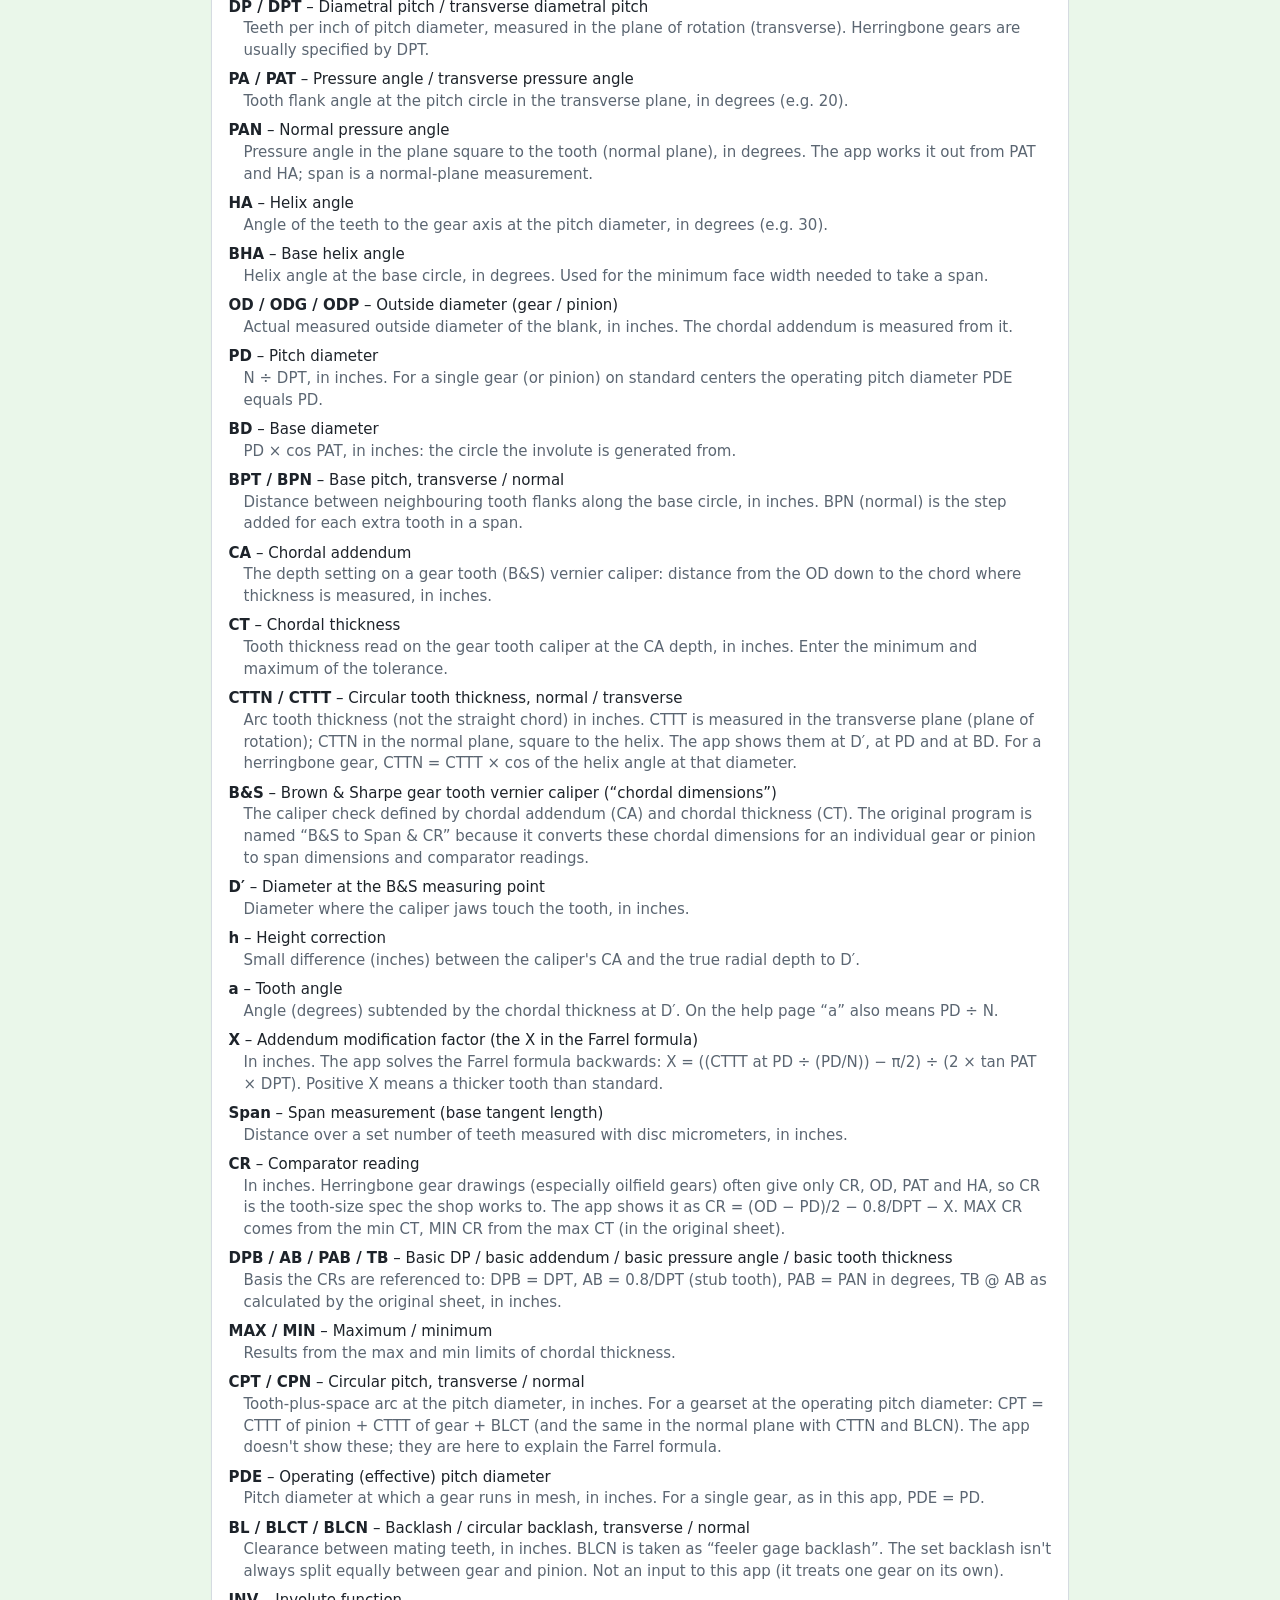
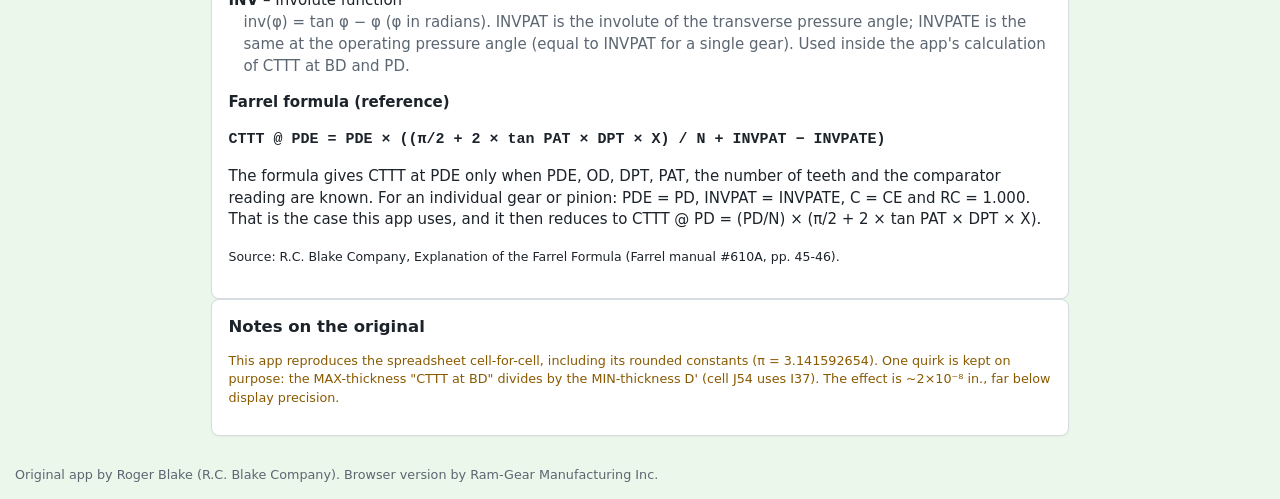
==== commit 0ea8a1b0: "help: add 'Watch how it works' video and storyboard" ====
--- a/help.html
+++ b/help.html
@@ -8,6 +8,10 @@
 <nav class="header-actions"><a class="btn" href="index.html">Back to app</a></nav></header>
 <main class="help-main">
 <p><a href="#glossary">Glossary of abbreviations</a></p>
+<section class="card" id="video"><h2>Watch how it works</h2>
+<div style="display:flex;flex-wrap:wrap;gap:1rem;align-items:flex-start">
+<video controls preload="metadata" style="flex:1 1 420px;max-width:100%;border-radius:6px;background:#000"><source src="media/span-cr-help.mp4" type="video/mp4">Your browser can't play this video. <a href="media/span-cr-help.mp4">Download it</a>.</video>
+<ol style="flex:1 1 260px;margin:0;padding-left:1.3rem"><li>Open <b>Span CR</b>.</li><li>Enter teeth <b>142</b>, DPT <b>2.5</b>, PAT <b>20°</b>, HA <b>30°</b>.</li><li>Enter OD <b>57.12</b>.</li><li>Enter CA <b>0.1608</b>, CT min <b>0.4262</b>, max <b>0.4294</b>, span over <b>16</b>; press Calculate.</li><li>Read span over 16 teeth <b>16.6779</b> max / <b>16.6748</b> min, and CR <b>0.0271</b> max / <b>0.0220</b> min. The max CR comes from the min CT.</li><li>Check theoretical teeth to span (16.38), min face width (7.953) and the 17- and 15-tooth spans.</li><li>Use the practice boxes, glossary and Ask Grok links on this page.</li></ol></div></section>
 <section class="card"><h2>What it does</h2>
 <p>Given the gear blank data and the chordal addendum (CA) and min/max chordal thickness (CT) that you'd set on a gear tooth (B&amp;S) caliper, Span CR converts them to the equivalent <b>span measurement</b> over N teeth (normal plane) and a <b>comparator reading (CR)</b>, for stub tooth herringbone gears or pinions with basic addendum 0.8/DPT.</p>
 <p>Inputs: NG/NP teeth, DPT (transverse DP), PAT (transverse PA), HA (helix angle), OD, CA, CT min, CT max, and the teeth to span over. The app also shows the theoretical number of teeth to span and the minimum face width needed to take the span on a helical tooth.</p>
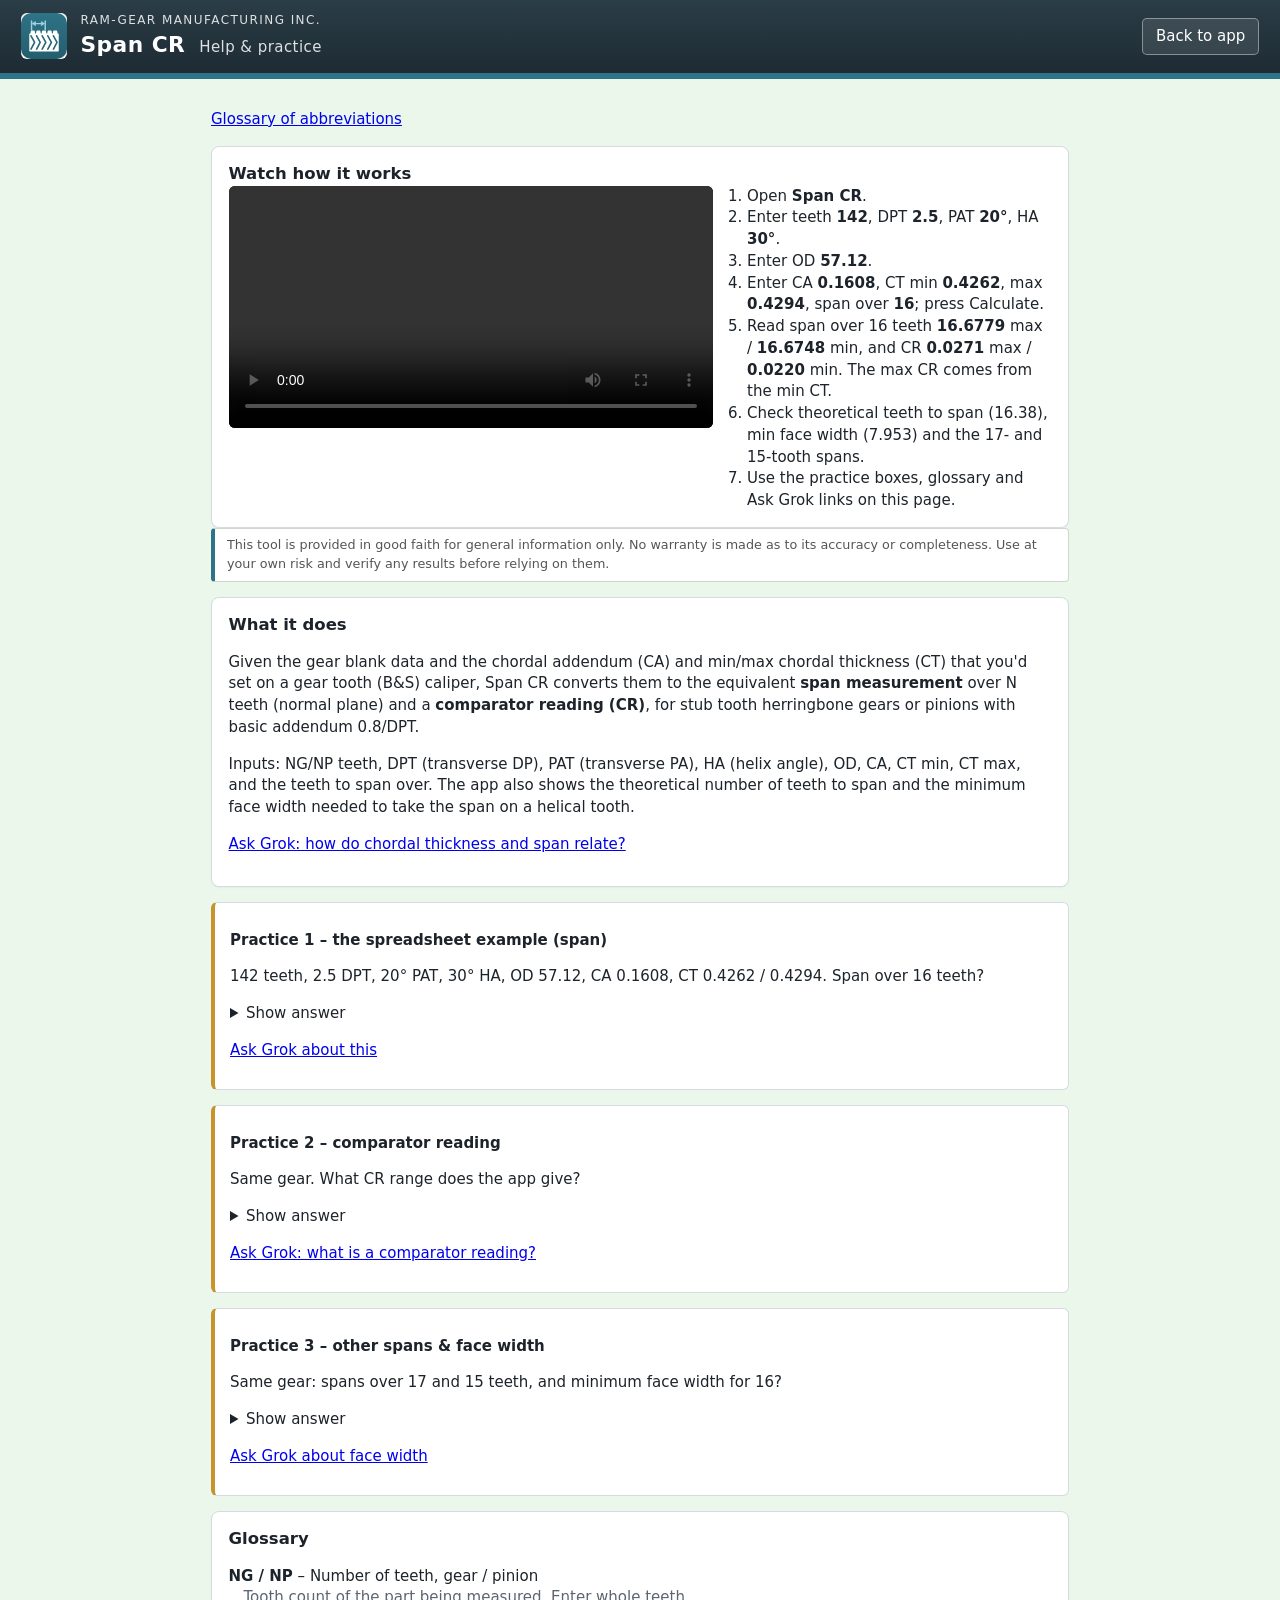
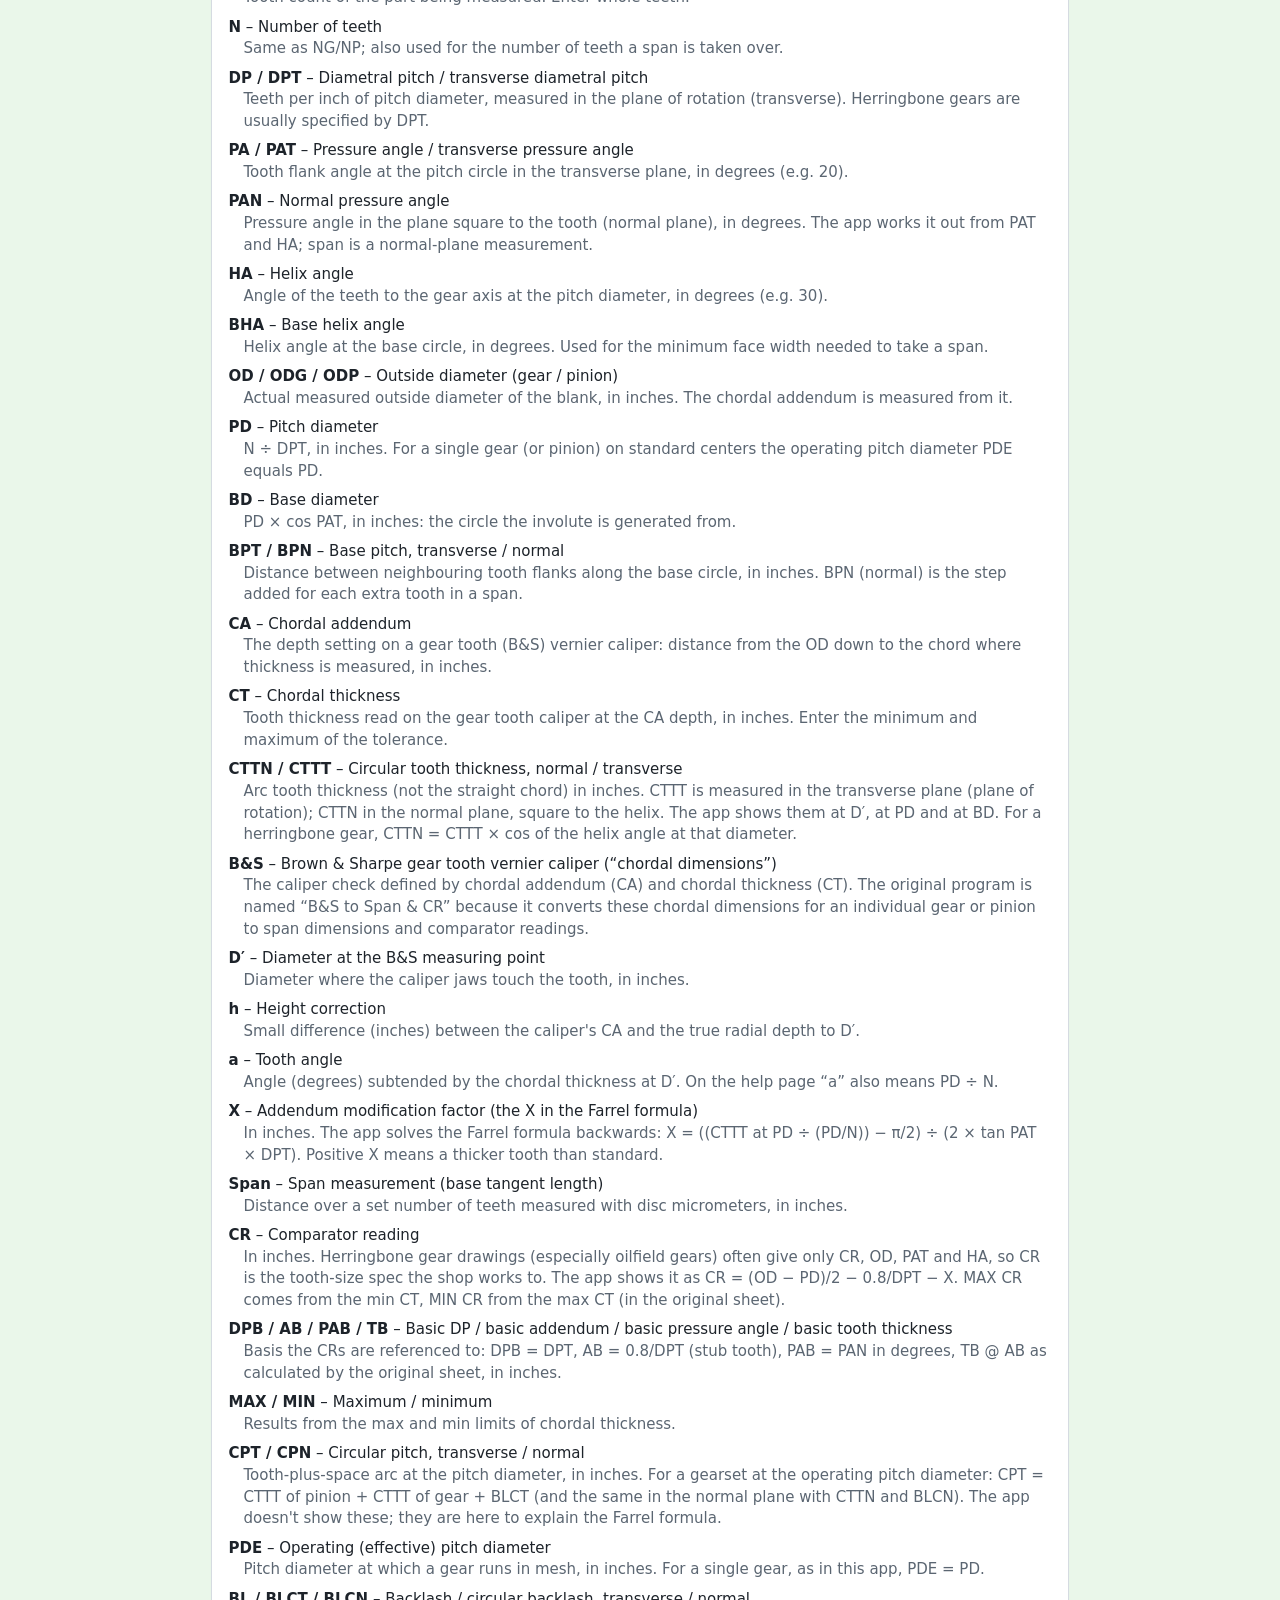
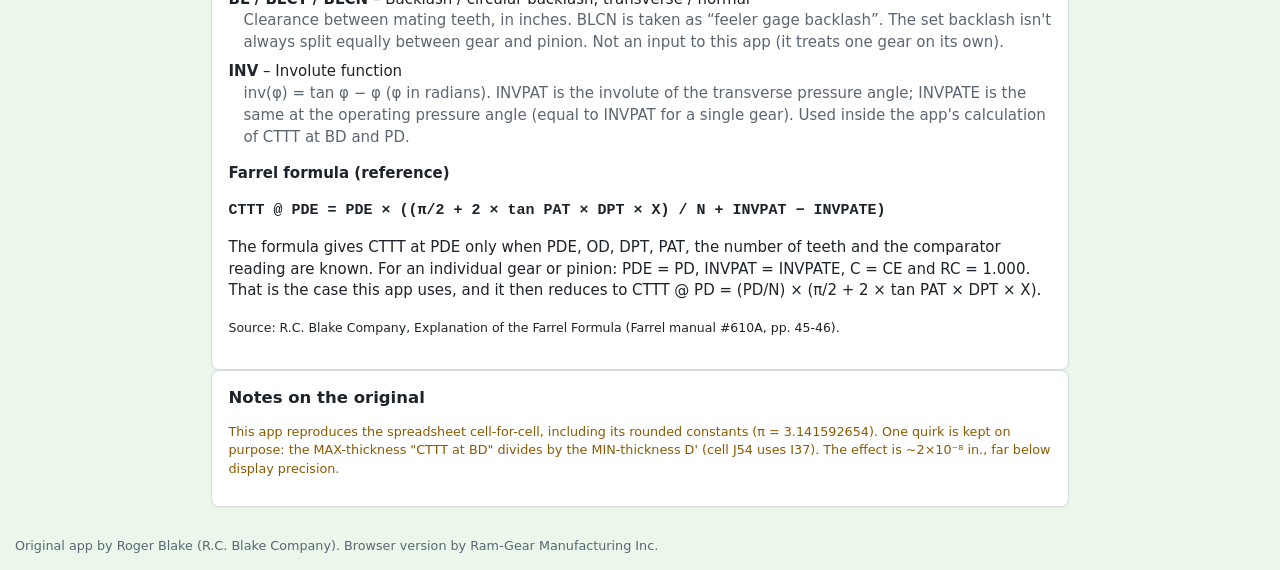
==== commit 2a08778d: "Add disclaimer to help page" ====
--- a/help.html
+++ b/help.html
@@ -12,6 +12,7 @@
 <div style="display:flex;flex-wrap:wrap;gap:1rem;align-items:flex-start">
 <video controls preload="metadata" style="flex:1 1 420px;max-width:100%;border-radius:6px;background:#000"><source src="media/span-cr-help.mp4" type="video/mp4">Your browser can't play this video. <a href="media/span-cr-help.mp4">Download it</a>.</video>
 <ol style="flex:1 1 260px;margin:0;padding-left:1.3rem"><li>Open <b>Span CR</b>.</li><li>Enter teeth <b>142</b>, DPT <b>2.5</b>, PAT <b>20°</b>, HA <b>30°</b>.</li><li>Enter OD <b>57.12</b>.</li><li>Enter CA <b>0.1608</b>, CT min <b>0.4262</b>, max <b>0.4294</b>, span over <b>16</b>; press Calculate.</li><li>Read span over 16 teeth <b>16.6779</b> max / <b>16.6748</b> min, and CR <b>0.0271</b> max / <b>0.0220</b> min. The max CR comes from the min CT.</li><li>Check theoretical teeth to span (16.38), min face width (7.953) and the 17- and 15-tooth spans.</li><li>Use the practice boxes, glossary and Ask Grok links on this page.</li></ol></div></section>
+<p class="disclaimer" style="font-size:.85rem;color:#555;background:#fff;border:1px solid #cfd8cf;border-left:4px solid #2e7386;border-radius:4px;padding:.5rem .8rem;margin:0 0 1rem">This tool is provided in good faith for general information only. No warranty is made as to its accuracy or completeness. Use at your own risk and verify any results before relying on them.</p>
 <section class="card"><h2>What it does</h2>
 <p>Given the gear blank data and the chordal addendum (CA) and min/max chordal thickness (CT) that you'd set on a gear tooth (B&amp;S) caliper, Span CR converts them to the equivalent <b>span measurement</b> over N teeth (normal plane) and a <b>comparator reading (CR)</b>, for stub tooth herringbone gears or pinions with basic addendum 0.8/DPT.</p>
 <p>Inputs: NG/NP teeth, DPT (transverse DP), PAT (transverse PA), HA (helix angle), OD, CA, CT min, CT max, and the teeth to span over. The app also shows the theoretical number of teeth to span and the minimum face width needed to take the span on a helical tooth.</p>
--- a/css/style.css
+++ b/css/style.css
@@ -7,7 +7,7 @@
 *{box-sizing:border-box}
 html,body{margin:0;background:var(--bg);color:var(--ink);font:15px/1.45 system-ui,-apple-system,"Segoe UI",Roboto,Arial,sans-serif}
 .site-header{display:flex;justify-content:space-between;align-items:center;gap:1rem;flex-wrap:wrap;
-  padding:.8rem 1.4rem;background:linear-gradient(90deg,var(--steel),#1c2631);color:#fff;border-bottom:4px solid var(--brand)}
+  padding:.8rem 1.4rem;background:linear-gradient(#2b3d47,#1d2b33);color:#fff;border-bottom:6px solid #2e7386}
 .brand{display:flex;align-items:center;gap:.9rem}
 .logo{width:46px;height:46px;border-radius:6px;background:var(--brand);color:#fff;display:grid;place-items:center;
   font-weight:800;letter-spacing:.5px;font-size:1.1rem;border:2px solid var(--accent)}
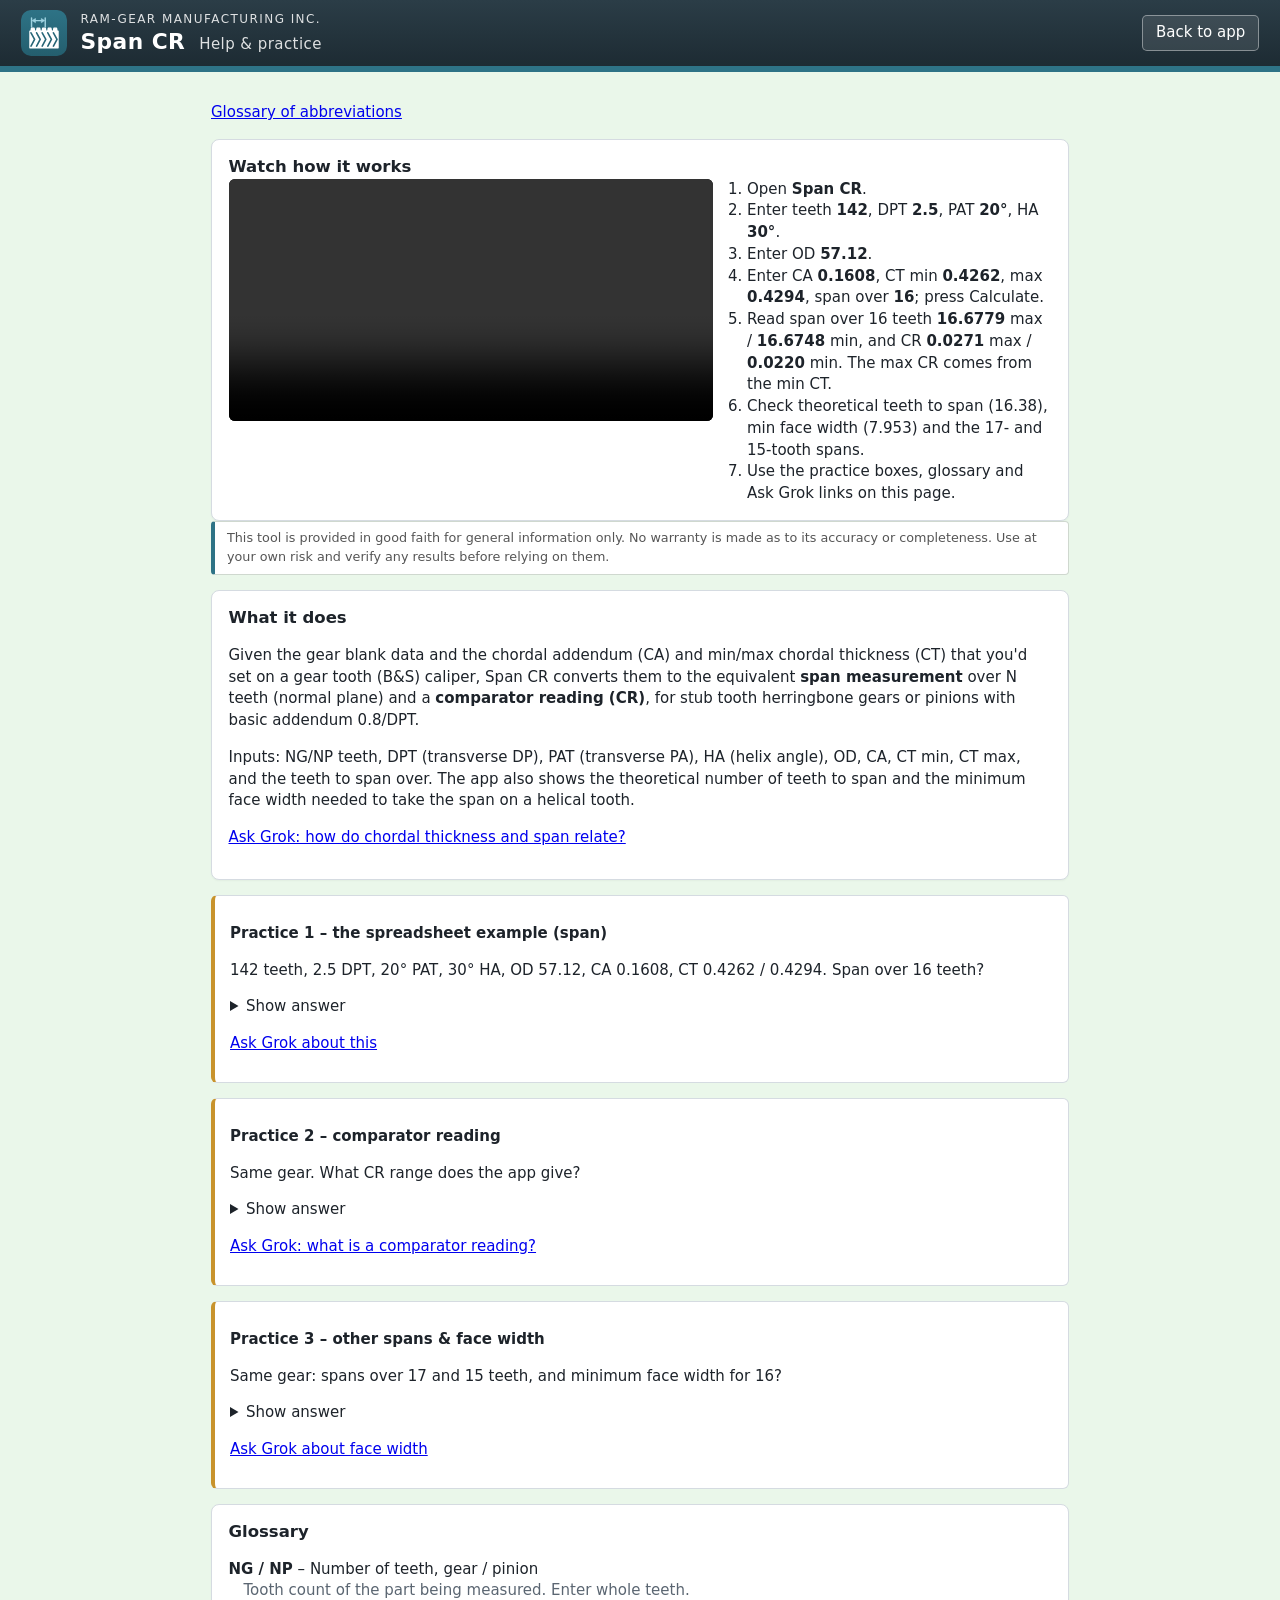
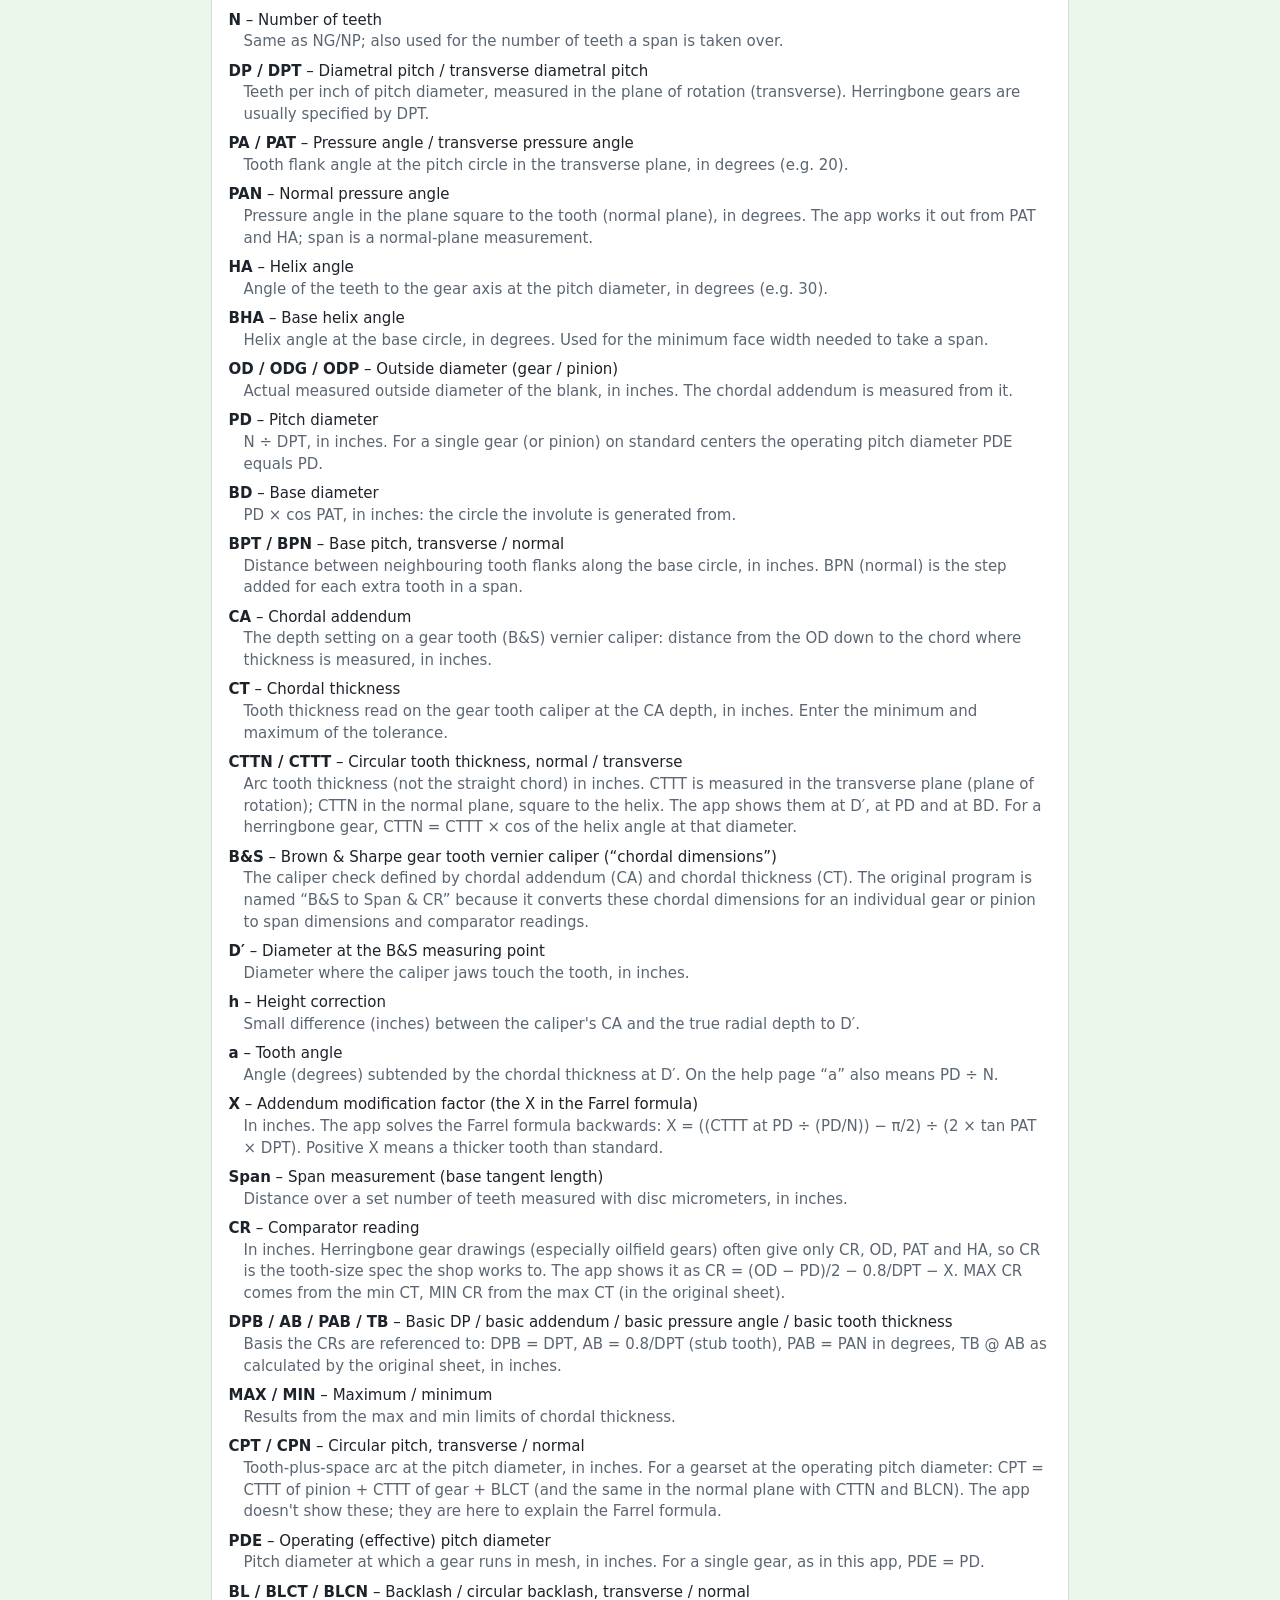
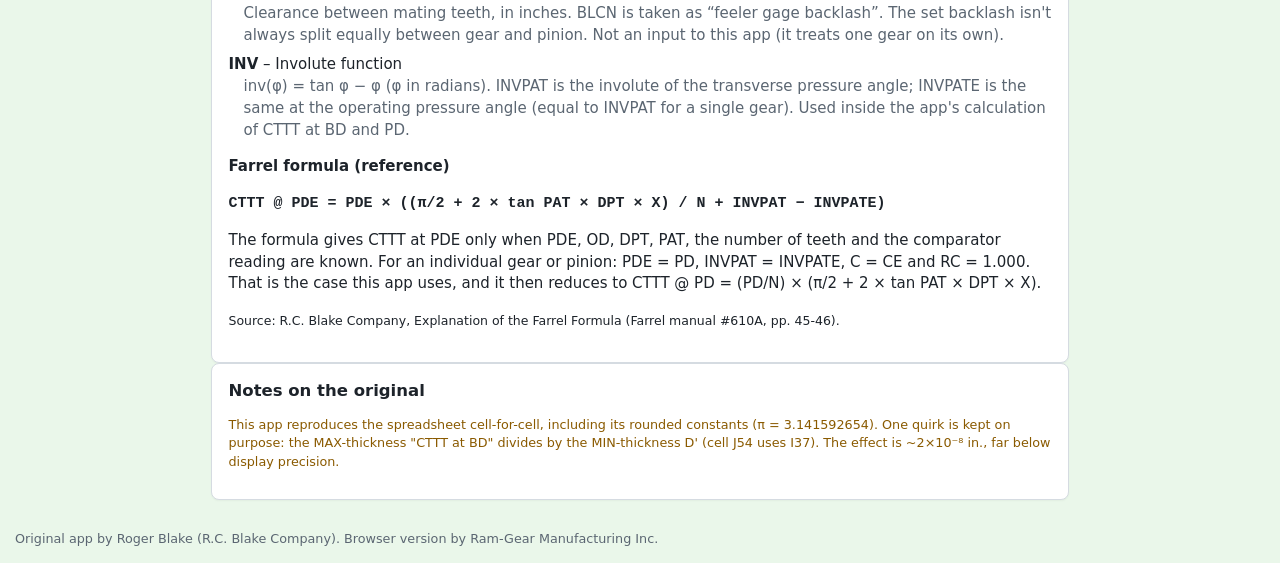
==== commit 648c4ca5: "print: clean US Letter printout (title, print date, credit; hide controls)" ====
--- a/help.html
+++ b/help.html
@@ -6,6 +6,7 @@
 <header class="site-header"><div class="brand"><img class="app-icon" src="icon.svg" width="46" height="46" alt="Span CR icon">
 <div><div class="company">Ram-Gear Manufacturing Inc.</div><h1>Span CR <span class="sub">Help &amp; practice</span></h1></div></div>
 <nav class="header-actions"><a class="btn" href="index.html">Back to app</a></nav></header>
+<div class="print-only print-head"><div class="ptitle">Span CR – Help &amp; Practice</div><div class="pmeta">Ram-Gear Manufacturing Inc. · Printed <span class="pdate"></span> · Original app by Roger Blake</div></div>
 <main class="help-main">
 <p><a href="#glossary">Glossary of abbreviations</a></p>
 <section class="card" id="video"><h2>Watch how it works</h2>
@@ -41,4 +42,5 @@
 <p class="flag">This app reproduces the spreadsheet cell-for-cell, including its rounded constants (π = 3.141592654). One quirk is kept on purpose: the MAX-thickness "CTTT at BD" divides by the MIN-thickness D' (cell J54 uses I37). The effect is ~2×10⁻⁸ in., far below display precision.</p></section>
 </main>
 <footer class="site-footer">Original app by Roger Blake (R.C. Blake Company). Browser version by Ram-Gear Manufacturing Inc.</footer>
+<script>(function(){const s=()=>document.querySelectorAll(".pdate").forEach(e=>e.textContent=new Date().toLocaleString());s();addEventListener("beforeprint",s);addEventListener("beforeprint",()=>document.querySelectorAll("details:not([open])").forEach(d=>{d.open=true;d.dataset.po=1}));addEventListener("afterprint",()=>document.querySelectorAll("details[data-po]").forEach(d=>{d.open=false;delete d.dataset.po}));})();</script>
 </body></html>
--- a/css/style.css
+++ b/css/style.css
@@ -7,7 +7,7 @@
 *{box-sizing:border-box}
 html,body{margin:0;background:var(--bg);color:var(--ink);font:15px/1.45 system-ui,-apple-system,"Segoe UI",Roboto,Arial,sans-serif}
 .site-header{display:flex;justify-content:space-between;align-items:center;gap:1rem;flex-wrap:wrap;
-  padding:.8rem 1.4rem;background:linear-gradient(#2b3d47,#1d2b33);color:#fff;border-bottom:6px solid #2e7386}
+  padding:10px 1.4rem;background:linear-gradient(#2b3d47,#1d2b33);color:#fff;border-bottom:6px solid #2e7386}
 .brand{display:flex;align-items:center;gap:.9rem}
 .logo{width:46px;height:46px;border-radius:6px;background:var(--brand);color:#fff;display:grid;place-items:center;
   font-weight:800;letter-spacing:.5px;font-size:1.1rem;border:2px solid var(--accent)}
@@ -116,7 +116,7 @@
 a.btn{text-decoration:none;display:inline-block}
 .app-icon{width:46px;height:46px;border-radius:10px;display:block;flex:none}
 /* Span CR additions */
-.app-icon{border-radius:6px;background:#fff}
+.app-icon{border-radius:8px;background:transparent}
 .big{font-family:var(--mono);font-size:1.15rem;font-weight:700}
 table.results{width:100%;border-collapse:collapse}
 table.results th,table.results td{padding:.3rem .5rem;border-bottom:1px solid var(--line);text-align:left}
@@ -127,3 +127,37 @@
 .flag{color:var(--warn);font-size:.85rem}
 .help-main{max-width:900px;margin:0 auto;padding:1rem 1.4rem}
 .glossary dt{margin-top:.5rem}.glossary dd{margin:0 0 0 1rem;color:var(--muted)}
+.site-header h1{line-height:1.2}.site-header .app-icon{width:46px;height:46px}
+/* Span CR print (US Letter) */
+.print-only{display:none}
+@media print{
+  @page{size:letter;margin:.5in .55in}
+  html,body{background:#fff!important;color:#000;-webkit-print-color-adjust:exact;print-color-adjust:exact}
+  .site-header,.header-actions,.btn,button,.actions,nav,.toast,video,.err{display:none!important}
+  .print-only.print-head{display:block;border-bottom:2px solid #000;padding-bottom:.3rem;margin-bottom:.6rem}
+  .print-head .ptitle{font-size:14pt;font-weight:700}
+  .print-head .pmeta{font-size:9pt;color:#333}
+  .layout{display:block;padding:0;max-width:none}
+  .help-main{max-width:none;padding:0}
+  .card,.practice,table.results,.field{break-inside:avoid;page-break-inside:avoid}
+  .card{border:1px solid #bbb!important;border-radius:4px;padding:.5rem .7rem;margin-bottom:.6rem;box-shadow:none}
+  .card-head{border-bottom:1px solid #000}
+  #form{display:grid;grid-template-columns:1fr 1fr;gap:0 1.2rem}
+  .field{margin-bottom:.25rem}
+  .inp input{border:none!important;background:none!important;padding:0;font-size:10.5pt;width:auto;min-width:0;overflow:visible;color:#000}
+  .practice details{display:block}
+  details::details-content{content-visibility:visible;display:block}
+  .practice details summary{display:none}
+  a{color:#000;text-decoration:none}
+  .site-footer{display:block!important;padding:.4rem 0 0;color:#333;font-size:8.5pt;border-top:1px solid #999;margin-top:.5rem}
+  .big{font-size:11pt}
+  table.results th,table.results td{padding:.15rem .4rem;font-size:9.5pt}
+}
+@media print{
+  .layout>section.card:last-child{break-inside:auto;page-break-inside:auto}
+  .layout>section.card:last-child h3{break-after:avoid}
+}
+@media print{
+  #glossary{break-inside:auto;page-break-inside:auto}
+  #glossary dt{break-after:avoid}#glossary dd{break-inside:avoid}
+}
